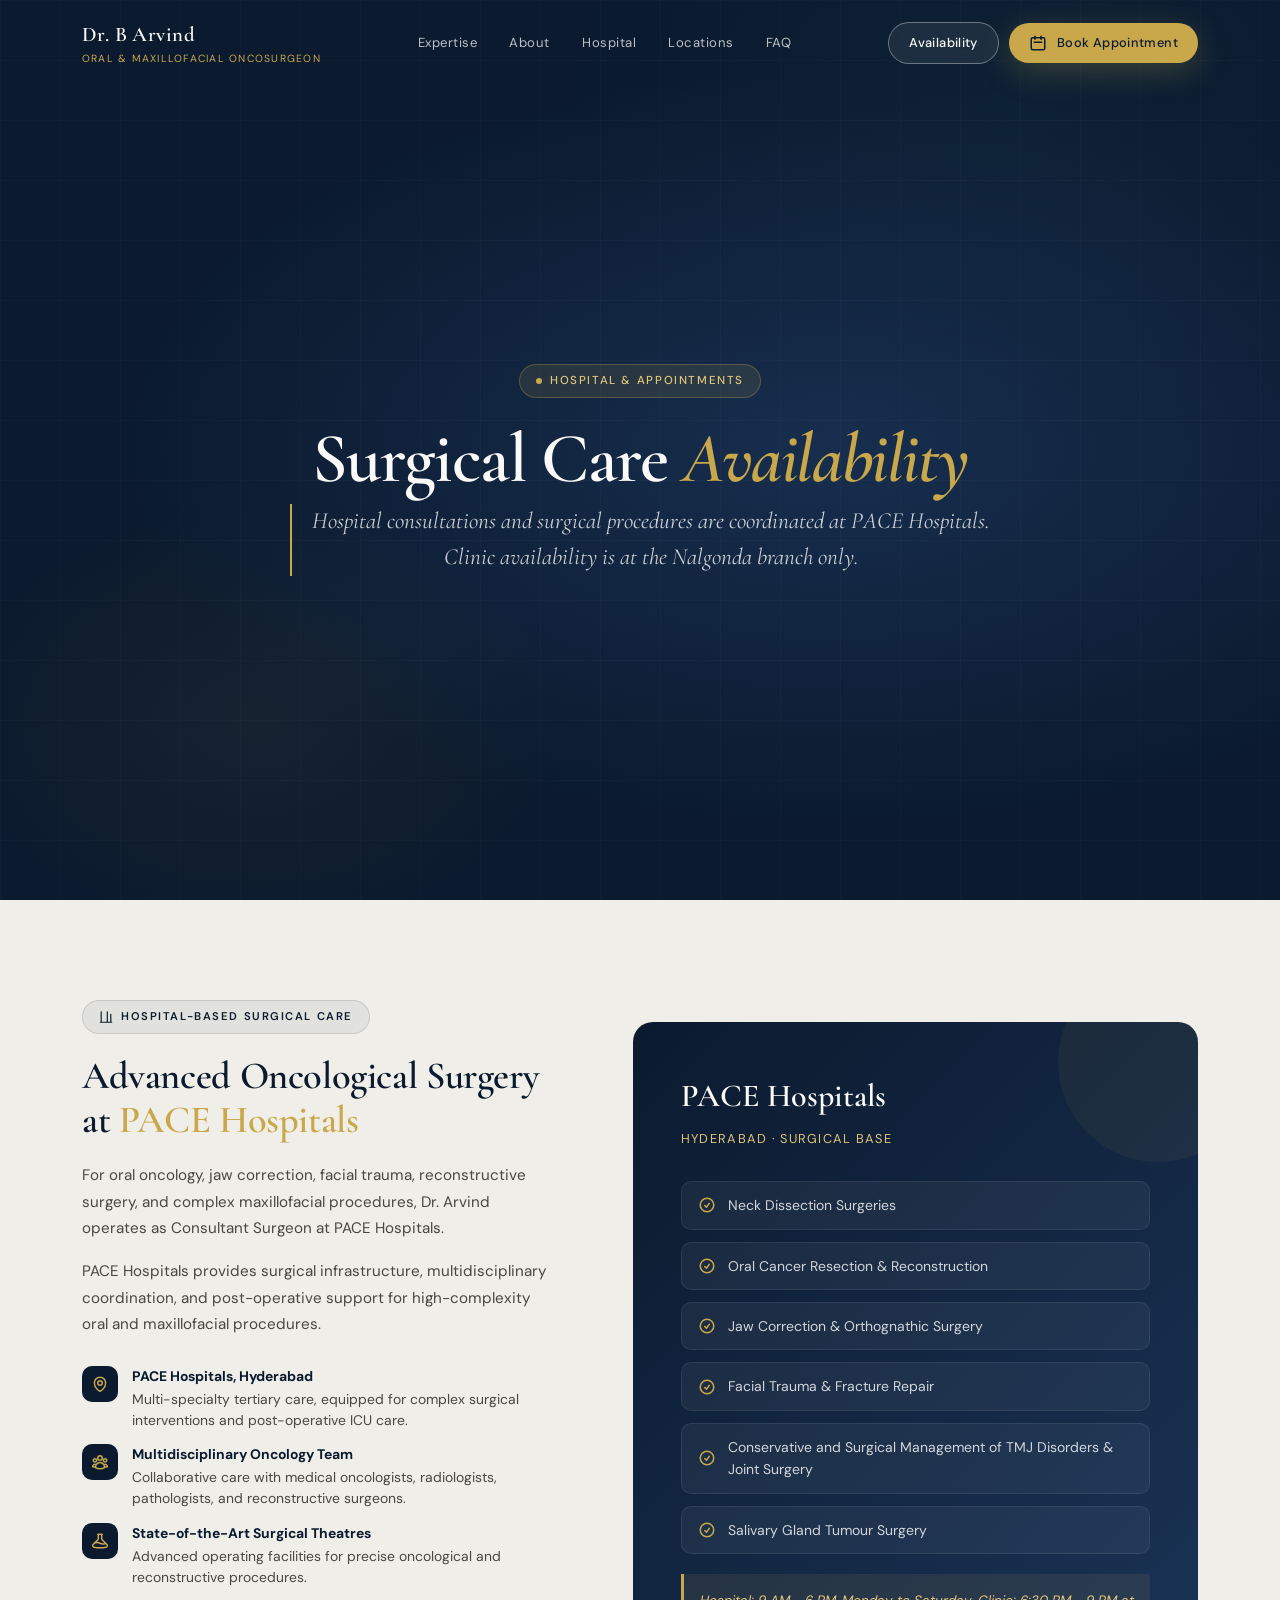
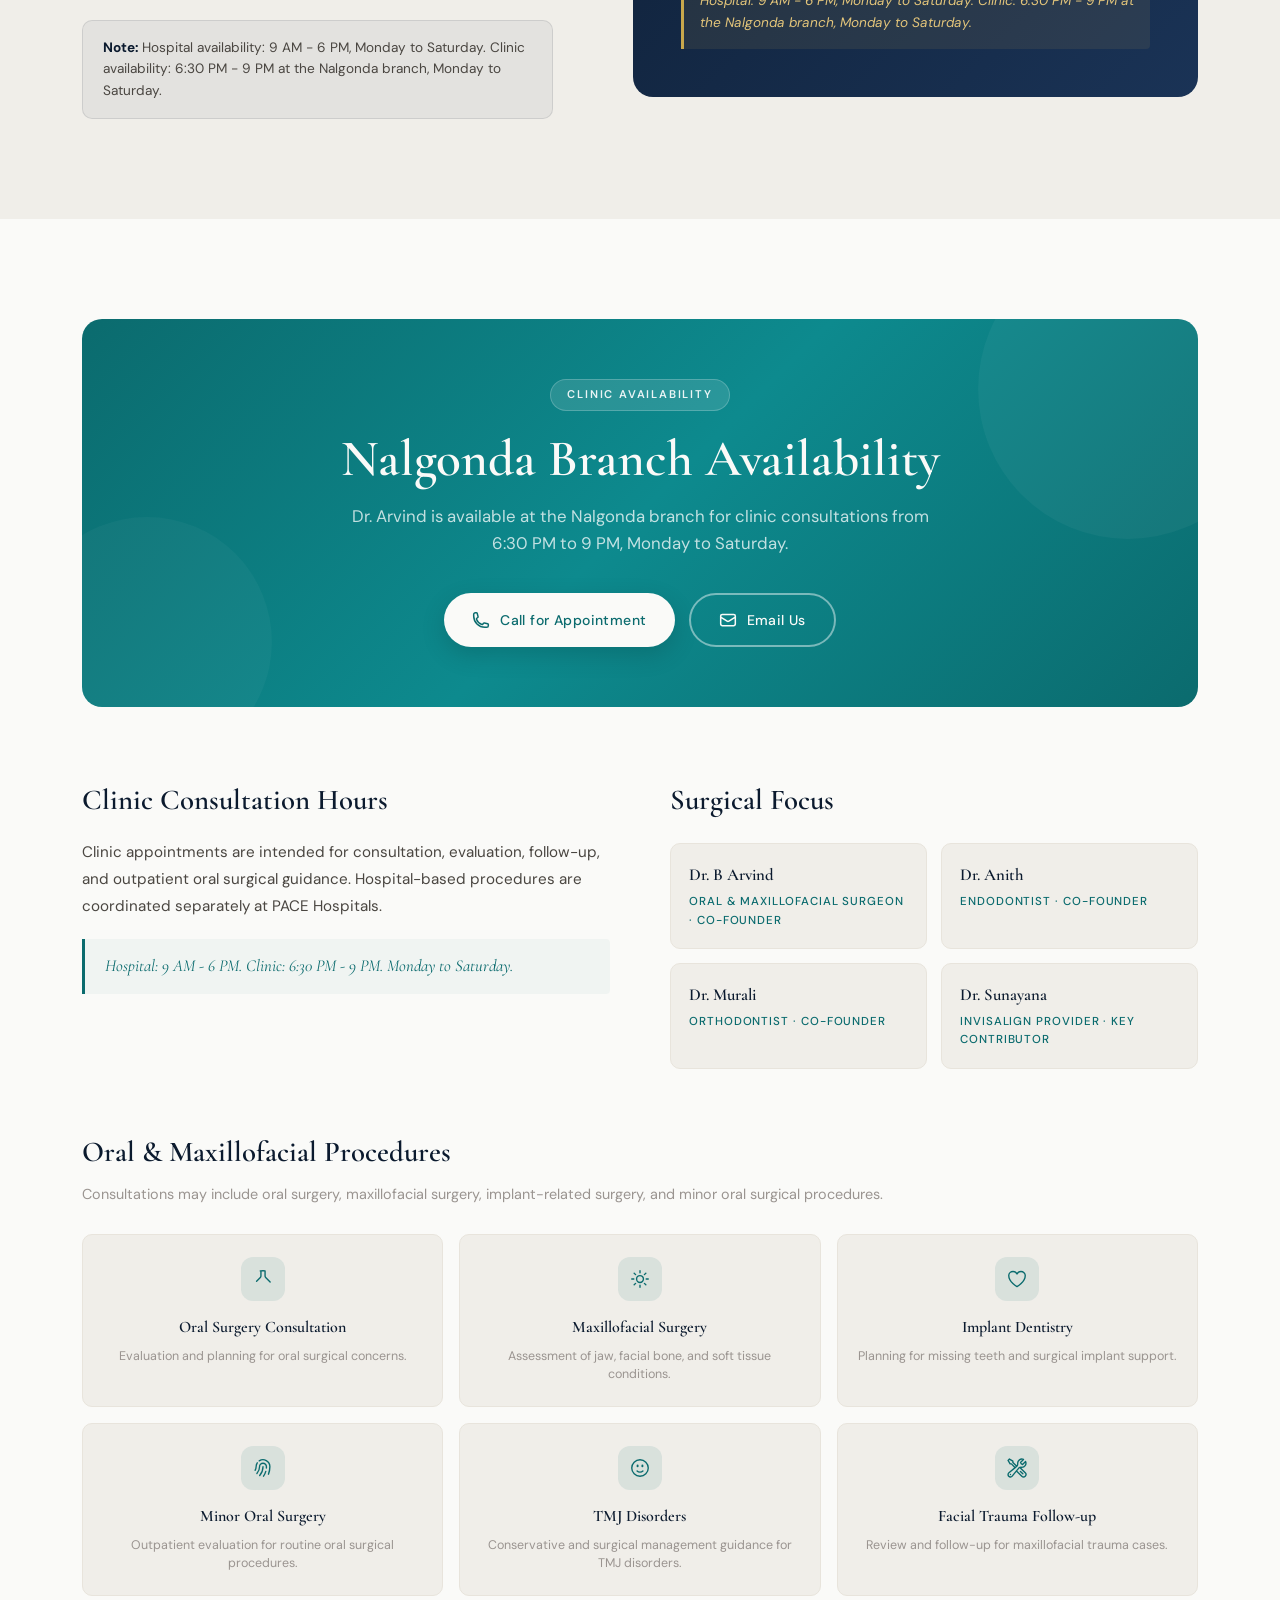
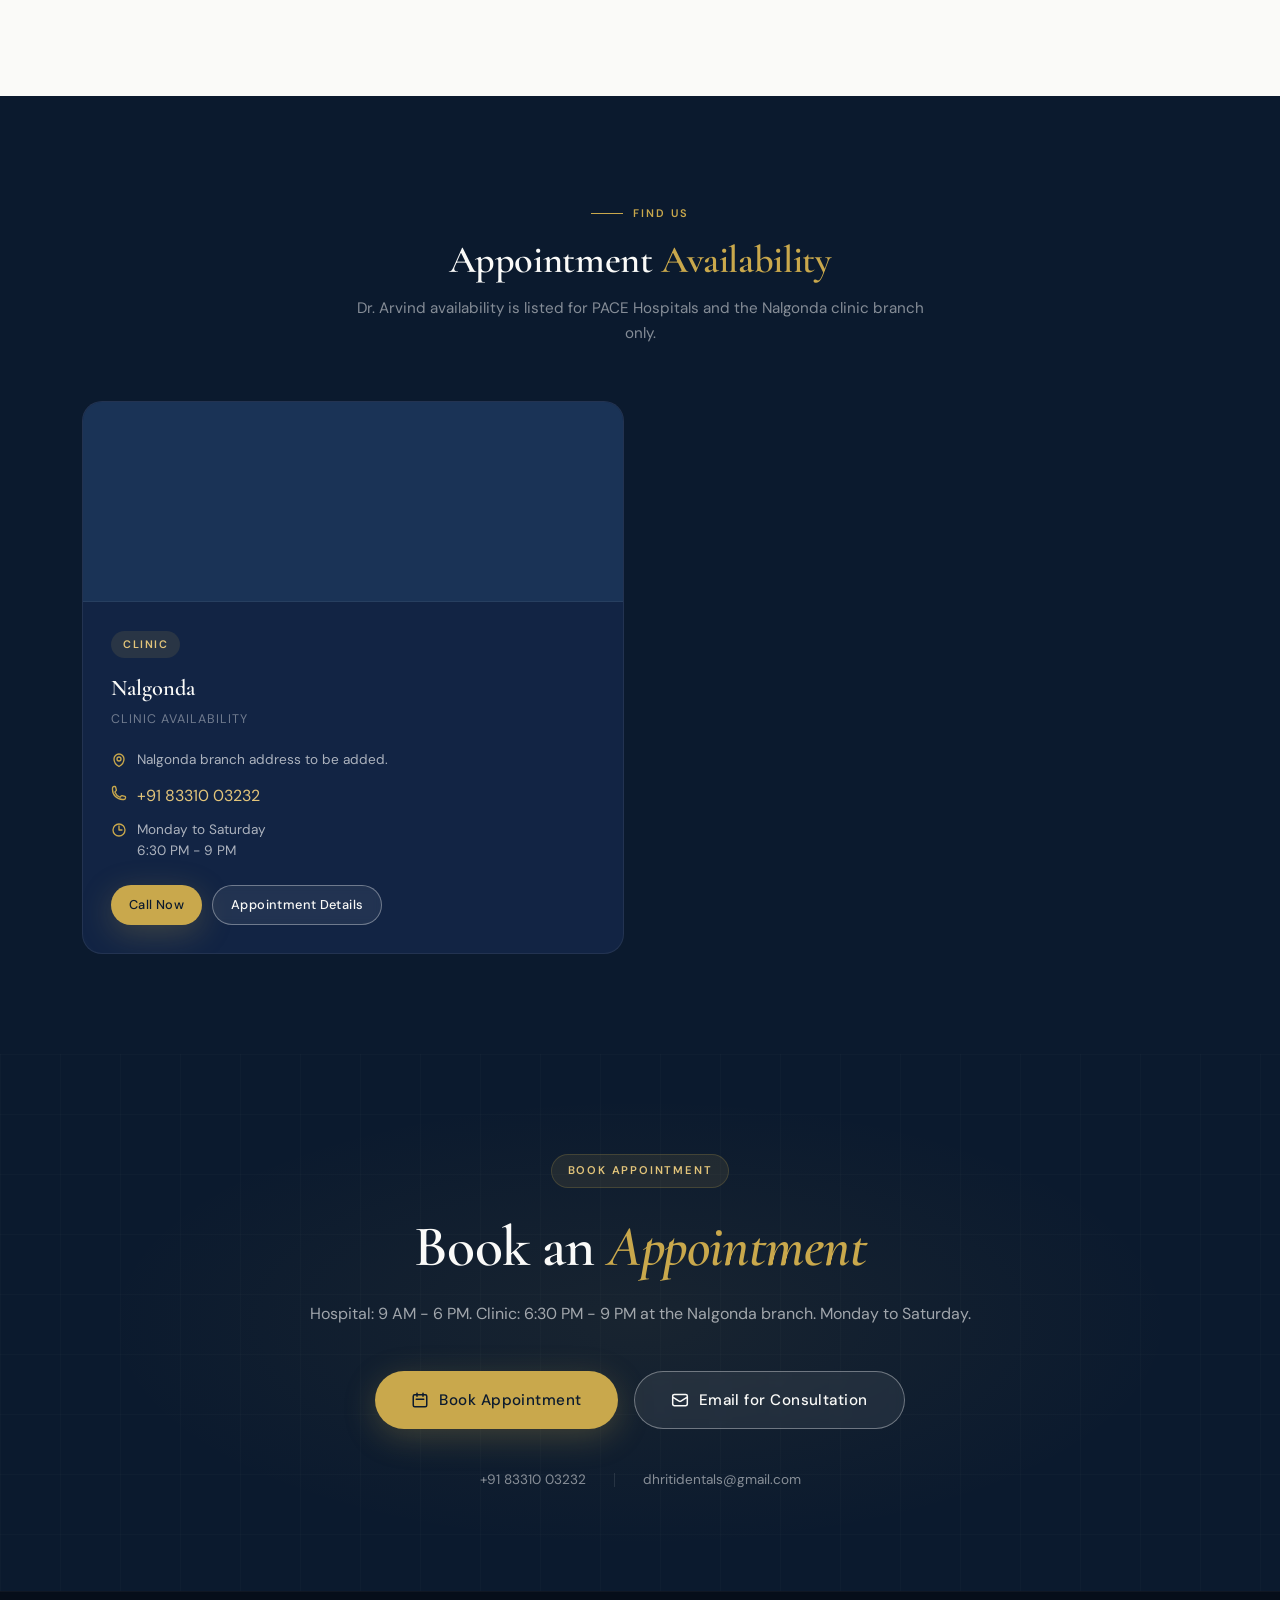
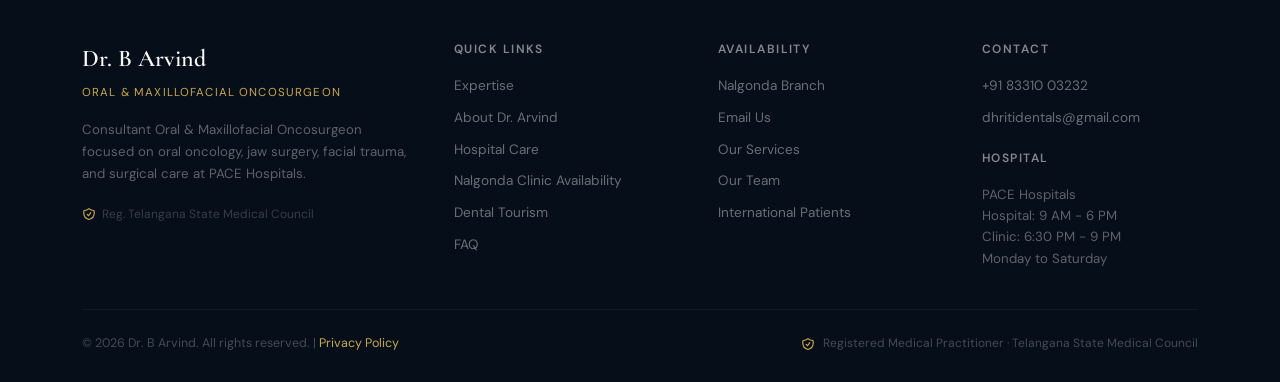
==== hospital.html @ dea644c8 "quite a few aesthetic changes, as well as webpages seperated, content changed and social media conne" ====
<!DOCTYPE html>
<html lang="en">

<head>
  <meta charset="UTF-8" />
  <meta name="viewport" content="width=device-width, initial-scale=1.0" />
  <meta name="description"
    content="Hospital and clinic availability for Dr. B Arvind, Consultant Oral and Maxillofacial Oncosurgeon." />
  <meta name="keywords"
    content="oral surgeon hyderabad, maxillofacial surgeon hyderabad, oral cancer surgery, jaw surgery, facial trauma, PACE hospitals" />
  <meta property="og:title" content="Dr. B Arvind | Oral & Maxillofacial Oncosurgeon, Hyderabad" />
  <meta property="og:description"
    content="Hospital and clinic availability for Dr. B Arvind, Consultant Oral and Maxillofacial Oncosurgeon." />
  <title>Hospital & Appointment Availability | Dr. B Arvind</title>
  <link rel="stylesheet" href="./assets/css/style.css" />
  <link rel="preconnect" href="https://fonts.googleapis.com" />
  <link rel="preconnect" href="https://fonts.gstatic.com" crossorigin />
</head>

<body>

<!-- ============================================================
     NAVIGATION
============================================================ -->
  <nav id="navbar">
    <div class="container">
      <div class="nav-inner">
        <a href="index.html" class="nav-brand">
          <span class="nav-brand-name">Dr. B Arvind</span>
          <span class="nav-brand-title">Oral & Maxillofacial Oncosurgeon</span>
        </a>

        <div class="nav-links">
          <a href="index.html#expertise">Expertise</a>
          <a href="about.html">About</a>
          <a href="hospital.html">Hospital</a>
          <a href="hospital.html">Locations</a>
          <a href="faqs.html">FAQ</a>
        </div>

        <div class="nav-cta">
          <a href="hospital.html" class="btn btn--outline-white btn--sm">Availability</a>
          <a href="hospital.html" class="btn btn--primary btn--sm">
            <svg xmlns="http://www.w3.org/2000/svg" fill="none" viewBox="0 0 24 24" stroke-width="2"
              stroke="currentColor">
              <path stroke-linecap="round" stroke-linejoin="round"
                d="M8 7V3m8 4V3m-9 8h10M5 21h14a2 2 0 002-2V7a2 2 0 00-2-2H5a2 2 0 00-2 2v12a2 2 0 002 2z" />
            </svg>
            Book Appointment
          </a>
        </div>

        <button class="hamburger" id="hamburger" aria-label="Open menu">
          <span></span><span></span><span></span>
        </button>
      </div>
    </div>
  </nav>

  <!-- Mobile Menu -->
  <div class="mobile-menu-overlay" id="mobileOverlay"></div>
  <div class="mobile-menu" id="mobileMenu">
    <button class="mobile-menu-close" id="mobileClose" aria-label="Close menu">
      <svg xmlns="http://www.w3.org/2000/svg" width="24" height="24" fill="none" viewBox="0 0 24 24" stroke-width="2"
        stroke="currentColor">
        <path stroke-linecap="round" stroke-linejoin="round" d="M6 18L18 6M6 6l12 12" />
      </svg>
    </button>
    <div class="mobile-nav-links">
      <a href="index.html#expertise">Expertise</a>
      <a href="about.html">About</a>
      <a href="hospital.html">Hospital</a>
      <a href="hospital.html">Availability</a>
      <a href="hospital.html">Locations</a>
      <a href="hospital.html">Dental Tourism</a>
      <a href="faqs.html">FAQ</a>
    </div>
    <div class="mobile-cta">
      <a href="hospital.html" class="btn btn--outline-gold">View Availability</a>
      <a href="hospital.html" class="btn btn--primary">Book Appointment</a>
    </div>
  </div>

  <section id="hero">
    <div class="hero-bg-pattern"></div>
    <div class="hero-grid-overlay"></div>
    <div class="container">
      <div class="cta-content fade-up" style="text-align:center; padding-top: 40px;">
        <div class="hero-badge" style="margin: 0 auto 24px; width: fit-content;">
          <span class="hero-badge-dot"></span>
          Hospital & Appointments
        </div>
        <h1 class="hero-name">Surgical Care <span>Availability</span></h1>
        <p class="hero-headline" style="margin-left:auto; margin-right:auto;">Hospital consultations and surgical procedures are coordinated at PACE Hospitals. Clinic availability is at the Nalgonda branch only.</p>
      </div>
    </div>
  </section>

<section id="hospital">
    <div class="container">
      <div class="hospital-layout">

        <div class="hospital-content fade-up">
          <div class="hospital-badge">
            <svg xmlns="http://www.w3.org/2000/svg" fill="none" viewBox="0 0 24 24" stroke-width="2"
              stroke="currentColor" style="width:14px;height:14px;">
              <path stroke-linecap="round" stroke-linejoin="round" d="M2.25 21h19.5m-18-18v18m10.5-18v18m6-13.5V21" />
            </svg>
            Hospital-Based Surgical Care
          </div>
          <h2 class="section-title section-title--lg" style="color: var(--navy); margin-bottom: 20px;">Advanced
            Oncological Surgery<br />at <span style="color: var(--gold);">PACE Hospitals</span></h2>
          <p>For oral oncology, jaw correction, facial trauma, reconstructive surgery, and complex maxillofacial procedures, Dr. Arvind operates as Consultant Surgeon at PACE Hospitals.</p>
          <p>PACE Hospitals provides surgical infrastructure, multidisciplinary coordination, and post-operative support for high-complexity oral and maxillofacial procedures.</p>

          <div class="hospital-features">
            <div class="hospital-feature">
              <div class="hospital-feature-icon">
                <svg xmlns="http://www.w3.org/2000/svg" fill="none" viewBox="0 0 24 24" stroke-width="2"
                  stroke="currentColor">
                  <path stroke-linecap="round" stroke-linejoin="round" d="M15 10.5a3 3 0 11-6 0 3 3 0 016 0z" />
                  <path stroke-linecap="round" stroke-linejoin="round"
                    d="M19.5 10.5c0 7.142-7.5 11.25-7.5 11.25S4.5 17.642 4.5 10.5a7.5 7.5 0 1115 0z" />
                </svg>
              </div>
              <div class="hospital-feature-text">
                <strong>PACE Hospitals, Hyderabad</strong>
                Multi-specialty tertiary care, equipped for complex surgical interventions and post-operative ICU care.
              </div>
            </div>
            <div class="hospital-feature">
              <div class="hospital-feature-icon">
                <svg xmlns="http://www.w3.org/2000/svg" fill="none" viewBox="0 0 24 24" stroke-width="2"
                  stroke="currentColor">
                  <path stroke-linecap="round" stroke-linejoin="round"
                    d="M18 18.72a9.094 9.094 0 003.741-.479 3 3 0 00-4.682-2.72m.94 3.198l.001.031c0 .225-.012.447-.037.666A11.944 11.944 0 0112 21c-2.17 0-4.207-.576-5.963-1.584A6.062 6.062 0 016 18.719m12 0a5.971 5.971 0 00-.941-3.197m0 0A5.995 5.995 0 0012 12.75a5.995 5.995 0 00-5.058 2.772m0 0a3 3 0 00-4.681 2.72 8.986 8.986 0 003.74.477m.94-3.197a5.971 5.971 0 00-.94 3.197M15 6.75a3 3 0 11-6 0 3 3 0 016 0zm6 3a2.25 2.25 0 11-4.5 0 2.25 2.25 0 014.5 0zm-13.5 0a2.25 2.25 0 11-4.5 0 2.25 2.25 0 014.5 0z" />
                </svg>
              </div>
              <div class="hospital-feature-text">
                <strong>Multidisciplinary Oncology Team</strong>
                Collaborative care with medical oncologists, radiologists, pathologists, and reconstructive surgeons.
              </div>
            </div>
            <div class="hospital-feature">
              <div class="hospital-feature-icon">
                <svg xmlns="http://www.w3.org/2000/svg" fill="none" viewBox="0 0 24 24" stroke-width="2"
                  stroke="currentColor">
                  <path stroke-linecap="round" stroke-linejoin="round"
                    d="M9.75 3.104v5.714a2.25 2.25 0 01-.659 1.591L5 14.5M9.75 3.104c-.251.023-.501.05-.75.082m.75-.082a24.301 24.301 0 014.5 0m0 0v5.714c0 .597.237 1.17.659 1.591L19.8 15.3M14.25 3.104c.251.023.501.05.75.082M19.8 15.3l-1.57.393A9.065 9.065 0 0112 15a9.065 9.065 0 00-6.23-.693L5 14.5m14.8.8l1.402 1.402c1.232 1.232.65 3.318-1.067 3.611A48.309 48.309 0 0112 21c-2.773 0-5.491-.235-8.135-.687-1.718-.293-2.3-2.379-1.067-3.61L5 14.5" />
                </svg>
              </div>
              <div class="hospital-feature-text">
                <strong>State-of-the-Art Surgical Theatres</strong>
                Advanced operating facilities for precise oncological and reconstructive procedures.
              </div>
            </div>
          </div>

          <div
            style="background: rgba(11,26,46,0.05); border: 1px solid rgba(11,26,46,0.1); border-radius: var(--radius-md); padding: 16px 20px; font-size: 0.85rem; color: var(--grey-dark); line-height: 1.6;">
            <strong style="color: var(--navy);">Note:</strong> Hospital availability: 9 AM - 6 PM, Monday to Saturday. Clinic availability: 6:30 PM - 9 PM at the Nalgonda branch, Monday to Saturday.
          </div>
        </div>

        <div class="hospital-visual fade-up fade-up-delay-1">
          <div class="hospital-visual-title">PACE Hospitals</div>
          <div class="hospital-visual-sub">Hyderabad · Surgical Base</div>

          <div class="hospital-procedures">
            <div class="hospital-procedure-item">
              <svg xmlns="http://www.w3.org/2000/svg" fill="none" viewBox="0 0 24 24" stroke-width="2"
                stroke="currentColor">
                <path stroke-linecap="round" stroke-linejoin="round"
                  d="M9 12.75L11.25 15 15 9.75M21 12a9 9 0 11-18 0 9 9 0 0118 0z" />
              </svg>
              <span>Neck Dissection Surgeries</span>
            </div>
            <div class="hospital-procedure-item">
              <svg xmlns="http://www.w3.org/2000/svg" fill="none" viewBox="0 0 24 24" stroke-width="2"
                stroke="currentColor">
                <path stroke-linecap="round" stroke-linejoin="round"
                  d="M9 12.75L11.25 15 15 9.75M21 12a9 9 0 11-18 0 9 9 0 0118 0z" />
              </svg>
              <span>Oral Cancer Resection &amp; Reconstruction</span>
            </div>
            <div class="hospital-procedure-item">
              <svg xmlns="http://www.w3.org/2000/svg" fill="none" viewBox="0 0 24 24" stroke-width="2"
                stroke="currentColor">
                <path stroke-linecap="round" stroke-linejoin="round"
                  d="M9 12.75L11.25 15 15 9.75M21 12a9 9 0 11-18 0 9 9 0 0118 0z" />
              </svg>
              <span>Jaw Correction &amp; Orthognathic Surgery</span>
            </div>
            <div class="hospital-procedure-item">
              <svg xmlns="http://www.w3.org/2000/svg" fill="none" viewBox="0 0 24 24" stroke-width="2"
                stroke="currentColor">
                <path stroke-linecap="round" stroke-linejoin="round"
                  d="M9 12.75L11.25 15 15 9.75M21 12a9 9 0 11-18 0 9 9 0 0118 0z" />
              </svg>
              <span>Facial Trauma &amp; Fracture Repair</span>
            </div>
            <div class="hospital-procedure-item">
              <svg xmlns="http://www.w3.org/2000/svg" fill="none" viewBox="0 0 24 24" stroke-width="2"
                stroke="currentColor">
                <path stroke-linecap="round" stroke-linejoin="round"
                  d="M9 12.75L11.25 15 15 9.75M21 12a9 9 0 11-18 0 9 9 0 0118 0z" />
              </svg>
              <span>Conservative and Surgical Management of TMJ Disorders &amp; Joint Surgery</span>
            </div>
            <div class="hospital-procedure-item">
              <svg xmlns="http://www.w3.org/2000/svg" fill="none" viewBox="0 0 24 24" stroke-width="2"
                stroke="currentColor">
                <path stroke-linecap="round" stroke-linejoin="round"
                  d="M9 12.75L11.25 15 15 9.75M21 12a9 9 0 11-18 0 9 9 0 0118 0z" />
              </svg>
              <span>Salivary Gland Tumour Surgery</span>
            </div>
          </div>

          <div class="hospital-note">
            Hospital: 9 AM - 6 PM, Monday to Saturday. Clinic: 6:30 PM - 9 PM at the Nalgonda branch, Monday to Saturday.
          </div>
        </div>
      </div>
    </div>
  </section>

<section id="clinic">
    <div class="container">

      <!-- Banner -->
      <div class="clinic-hero-banner fade-up">
        <div class="clinic-banner-eyebrow">Clinic Availability</div>
        <h2 class="clinic-banner-title">Nalgonda Branch Availability</h2>
        <p class="clinic-banner-subtitle">Dr. Arvind is available at the Nalgonda branch for clinic consultations from 6:30 PM to 9 PM, Monday to Saturday.</p>
        <div class="clinic-banner-cta">
          <a href="tel:+918331003232" class="btn btn--white">
            <svg xmlns="http://www.w3.org/2000/svg" fill="none" viewBox="0 0 24 24" stroke-width="2"
              stroke="currentColor">
              <path stroke-linecap="round" stroke-linejoin="round"
                d="M2.25 6.75c0 8.284 6.716 15 15 15h2.25a2.25 2.25 0 002.25-2.25v-1.372c0-.516-.351-.966-.852-1.091l-4.423-1.106c-.44-.11-.902.055-1.173.417l-.97 1.293c-.282.376-.769.542-1.21.38a12.035 12.035 0 01-7.143-7.143c-.162-.441.004-.928.38-1.21l1.293-.97c.363-.271.527-.734.417-1.173L6.963 3.102a1.125 1.125 0 00-1.091-.852H4.5A2.25 2.25 0 002.25 4.5v2.25z" />
            </svg>
            Call for Appointment
          </a>
          <a href="mailto:dhritidentals@gmail.com" class="btn btn--outline-white-teal">
            <svg xmlns="http://www.w3.org/2000/svg" fill="none" viewBox="0 0 24 24" stroke-width="2"
              stroke="currentColor">
              <path stroke-linecap="round" stroke-linejoin="round"
                d="M21.75 6.75v10.5a2.25 2.25 0 01-2.25 2.25h-15a2.25 2.25 0 01-2.25-2.25V6.75m19.5 0A2.25 2.25 0 0019.5 4.5h-15a2.25 2.25 0 00-2.25 2.25m19.5 0v.243a2.25 2.25 0 01-1.07 1.916l-7.5 4.615a2.25 2.25 0 01-2.36 0L3.32 8.91a2.25 2.25 0 01-1.07-1.916V6.75" />
            </svg>
            Email Us
          </a>
        </div>
      </div>

      <!-- Story + Team -->
      <div class="clinic-two-col">
        <div class="clinic-story fade-up">
          <h3>Clinic Consultation Hours</h3>
          <p>Clinic appointments are intended for consultation, evaluation, follow-up, and outpatient oral surgical guidance. Hospital-based procedures are coordinated separately at PACE Hospitals.</p>
          <div class="clinic-story-quote">
            Hospital: 9 AM - 6 PM. Clinic: 6:30 PM - 9 PM. Monday to Saturday.
          </div>
        </div>

        <div class="clinic-team fade-up fade-up-delay-1">
          <h3>Surgical Focus</h3>
          <div class="team-grid">
            <div class="team-card">
              <div class="team-card-name">Dr. B Arvind</div>
              <div class="team-card-role">Oral &amp; Maxillofacial Surgeon · Co-Founder</div>
            </div>
            <div class="team-card">
              <div class="team-card-name">Dr. Anith</div>
              <div class="team-card-role">Endodontist · Co-Founder</div>
            </div>
            <div class="team-card">
              <div class="team-card-name">Dr. Murali</div>
              <div class="team-card-role">Orthodontist · Co-Founder</div>
            </div>
            <div class="team-card">
              <div class="team-card-name">Dr. Sunayana</div>
              <div class="team-card-role">Invisalign Provider · Key Contributor</div>
            </div>
          </div>
        </div>
      </div>

      <!-- Services -->
      <div class="clinic-services-section fade-up">
        <h3>Oral & Maxillofacial Procedures</h3>
        <p>Consultations may include oral surgery, maxillofacial surgery, implant-related surgery, and minor oral surgical procedures.</p>
        <div class="services-grid">
          <div class="service-card">
            <div class="service-icon">
              <svg xmlns="http://www.w3.org/2000/svg" fill="none" viewBox="0 0 24 24" stroke-width="1.5"
                stroke="currentColor">
                <path stroke-linecap="round" stroke-linejoin="round"
                  d="M9.75 3.104v5.714a2.25 2.25 0 01-.659 1.591L5 14.5M9.75 3.104c-.251.023-.501.05-.75.082m.75-.082a24.301 24.301 0 014.5 0m0 0v5.714c0 .597.237 1.17.659 1.591L19.8 15.3" />
              </svg>
            </div>
            <div class="service-card-title">Oral Surgery Consultation</div>
            <div class="service-card-desc">Evaluation and planning for oral surgical concerns.</div>
          </div>
          <div class="service-card">
            <div class="service-icon">
              <svg xmlns="http://www.w3.org/2000/svg" fill="none" viewBox="0 0 24 24" stroke-width="1.5"
                stroke="currentColor">
                <path stroke-linecap="round" stroke-linejoin="round"
                  d="M12 3v2.25m6.364.386l-1.591 1.591M21 12h-2.25m-.386 6.364l-1.591-1.591M12 18.75V21m-4.773-4.227l-1.591 1.591M5.25 12H3m4.227-4.773L5.636 5.636M15.75 12a3.75 3.75 0 11-7.5 0 3.75 3.75 0 017.5 0z" />
              </svg>
            </div>
            <div class="service-card-title">Maxillofacial Surgery</div>
            <div class="service-card-desc">Assessment of jaw, facial bone, and soft tissue conditions.</div>
          </div>
          <div class="service-card">
            <div class="service-icon">
              <svg xmlns="http://www.w3.org/2000/svg" fill="none" viewBox="0 0 24 24" stroke-width="1.5"
                stroke="currentColor">
                <path stroke-linecap="round" stroke-linejoin="round"
                  d="M21 8.25c0-2.485-2.099-4.5-4.688-4.5-1.935 0-3.597 1.126-4.312 2.733-.715-1.607-2.377-2.733-4.313-2.733C5.1 3.75 3 5.765 3 8.25c0 7.22 9 12 9 12s9-4.78 9-12z" />
              </svg>
            </div>
            <div class="service-card-title">Implant Dentistry</div>
            <div class="service-card-desc">Planning for missing teeth and surgical implant support.</div>
          </div>
          <div class="service-card">
            <div class="service-icon">
              <svg xmlns="http://www.w3.org/2000/svg" fill="none" viewBox="0 0 24 24" stroke-width="1.5"
                stroke="currentColor">
                <path stroke-linecap="round" stroke-linejoin="round"
                  d="M7.864 4.243A7.5 7.5 0 0119.5 10.5c0 2.92-.556 5.709-1.568 8.268M5.742 6.364A7.465 7.465 0 004.5 10.5a7.464 7.464 0 01-1.15 3.993m1.989 3.559A11.209 11.209 0 008.25 10.5a3.75 3.75 0 117.5 0c0 .527-.021 1.049-.064 1.565M12 10.5a14.94 14.94 0 01-3.6 9.75m6.633-4.596a18.666 18.666 0 01-2.485 5.33" />
              </svg>
            </div>
            <div class="service-card-title">Minor Oral Surgery</div>
            <div class="service-card-desc">Outpatient evaluation for routine oral surgical procedures.
            </div>
          </div>
          <div class="service-card">
            <div class="service-icon">
              <svg xmlns="http://www.w3.org/2000/svg" fill="none" viewBox="0 0 24 24" stroke-width="1.5"
                stroke="currentColor">
                <path stroke-linecap="round" stroke-linejoin="round"
                  d="M15.182 15.182a4.5 4.5 0 01-6.364 0M21 12a9 9 0 11-18 0 9 9 0 0118 0zM9.75 9.75c0 .414-.168.75-.375.75S9 10.164 9 9.75 9.168 9 9.375 9s.375.336.375.75zm-.375 0h.008v.015h-.008V9.75zm5.625 0c0 .414-.168.75-.375.75s-.375-.336-.375-.75.168-.75.375-.75.375.336.375.75zm-.375 0h.008v.015h-.008V9.75z" />
              </svg>
            </div>
            <div class="service-card-title">TMJ Disorders</div>
            <div class="service-card-desc">Conservative and surgical management guidance for TMJ disorders.
            </div>
          </div>
          <div class="service-card">
            <div class="service-icon">
              <svg xmlns="http://www.w3.org/2000/svg" fill="none" viewBox="0 0 24 24" stroke-width="1.5"
                stroke="currentColor">
                <path stroke-linecap="round" stroke-linejoin="round"
                  d="M11.42 15.17L17.25 21A2.652 2.652 0 0021 17.25l-5.877-5.877M11.42 15.17l2.496-3.03c.317-.384.74-.626 1.208-.766M11.42 15.17l-4.655 5.653a2.548 2.548 0 11-3.586-3.586l6.837-5.63m5.108-.233c.55-.164 1.163-.188 1.743-.14a4.5 4.5 0 004.486-6.336l-3.276 3.277a3.004 3.004 0 01-2.25-2.25l3.276-3.276a4.5 4.5 0 00-6.336 4.486c.091 1.076-.071 2.264-.904 2.95l-.102.085m-1.745 1.437L5.909 7.5H4.5L2.25 3.75l1.5-1.5L7.5 4.5v1.409l4.26 4.26m-1.745 1.437l1.745-1.437m6.615 8.206L15.75 15.75M4.867 19.125h.008v.008h-.008v-.008z" />
              </svg>
            </div>
            <div class="service-card-title">Facial Trauma Follow-up</div>
            <div class="service-card-desc">Review and follow-up for maxillofacial trauma cases.</div>
          </div>
        </div>
      </div>

    </div>
  </section>

<section id="locations">
    <div class="container">
      <div style="text-align: center; max-width: 600px; margin: 0 auto;" class="fade-up">
        <span class="section-label" style="color: var(--gold);">Find Us</span>
        <h2 class="section-title section-title--lg" style="color: var(--white); margin-bottom: 14px;">Appointment <span style="color: var(--gold);">Availability</span></h2>
        <p style="color: rgba(255,255,255,0.5); font-size: 0.95rem;">Dr. Arvind availability is listed for PACE Hospitals and the Nalgonda clinic branch only.</p>
      </div>

      <div class="locations-grid">

        <!-- Clinic: Nalgonda -->
        <div class="location-card fade-up">

          <div class="location-map-placeholder">
            <iframe src="https://www.google.com/maps/embed?pb=!1m18!1m12!1m3!1d4023.7407957602427!2d78.30590347540505!3d17.47379498342823!2m3!1f0!2f0!3f0!3m2!1i1024!2i768!4f13.1!3m3!1m2!1s0x3bcb93454fa319c7%3A0x3f89b5781693c697!2sDhriti%20Dental!5e1!3m2!1sen!2sin!4v1778678944343!5m2!1sen!2sin" style="border:0; width:100%; height:100%;" allowfullscreen="" loading="lazy" referrerpolicy="no-referrer-when-downgrade"></iframe>
          </div>

          <div class="location-info">
            <span class="location-branch">Clinic</span>
            <h3 class="location-name">Nalgonda</h3>
            <p class="location-clinic">Clinic Availability</p>

            <div class="location-detail">
              <svg xmlns="http://www.w3.org/2000/svg" fill="none" viewBox="0 0 24 24" stroke-width="2"
                stroke="currentColor">
                <path stroke-linecap="round" stroke-linejoin="round"
                  d="M15 10.5a3 3 0 11-6 0 3 3 0 016 0zM19.5 10.5c0 7.142-7.5 11.25-7.5 11.25S4.5 17.642 4.5 10.5a7.5 7.5 0 1115 0z" />
              </svg>
              <span>
                Nalgonda branch address to be added.
              </span>
            </div>

            <div class="location-detail">
              <svg xmlns="http://www.w3.org/2000/svg" fill="none" viewBox="0 0 24 24" stroke-width="2"
                stroke="currentColor">
                <path stroke-linecap="round" stroke-linejoin="round"
                  d="M2.25 6.75c0 8.284 6.716 15 15 15h2.25a2.25 2.25 0 002.25-2.25v-1.372c0-.516-.351-.966-.852-1.091l-4.423-1.106c-.44-.11-.902.055-1.173.417l-.97 1.293c-.282.376-.769.542-1.21.38a12.035 12.035 0 01-7.143-7.143c-.162-.441.004-.928.38-1.21l1.293-.97c.363-.271.527-.734.417-1.173L6.963 3.102a1.125 1.125 0 00-1.091-.852H4.5A2.25 2.25 0 002.25 4.5v2.25z" />
              </svg>
              <a href="tel:+918331003232">+91 83310 03232</a>
            </div>

            <div class="location-detail">
              <svg xmlns="http://www.w3.org/2000/svg" fill="none" viewBox="0 0 24 24" stroke-width="2"
                stroke="currentColor">
                <path stroke-linecap="round" stroke-linejoin="round"
                  d="M12 6v6h4.5m4.5 0a9 9 0 11-18 0 9 9 0 0118 0z" />
              </svg>
              <span>
                Monday to Saturday<br />6:30 PM - 9 PM
              </span>
            </div>

            <div class="location-cta">
              <a href="tel:+918331003232" class="btn btn--primary btn--sm">Call Now</a>
              <a href="hospital.html"
                class="btn btn--outline-white btn--sm">
                Appointment Details
              </a>
            </div>
          </div>

        </div>

      </div>
    </div>
  </section>

  <section id="final-cta">
    <div class="container">
      <div class="cta-content fade-up">
        <div class="cta-eyebrow">Book Appointment</div>
        <h2 class="cta-title">Book an <em>Appointment</em></h2>
        <p class="cta-subtitle">Hospital: 9 AM - 6 PM. Clinic: 6:30 PM - 9 PM at the Nalgonda branch. Monday to Saturday.</p>
        <div class="cta-buttons">
          <a href="hospital.html" class="btn btn--primary" style="padding: 16px 36px; font-size: 0.95rem;"><svg xmlns="http://www.w3.org/2000/svg" fill="none" viewBox="0 0 24 24" stroke-width="2" stroke="currentColor"><path stroke-linecap="round" stroke-linejoin="round" d="M8 7V3m8 4V3m-9 8h10M5 21h14a2 2 0 002-2V7a2 2 0 00-2-2H5a2 2 0 00-2 2v12a2 2 0 002 2z" /></svg> Book Appointment</a>
          <a href="mailto:dhritidentals@gmail.com" class="btn btn--outline-white" style="padding: 16px 36px; font-size: 0.95rem;"><svg xmlns="http://www.w3.org/2000/svg" fill="none" viewBox="0 0 24 24" stroke-width="2" stroke="currentColor"><path stroke-linecap="round" stroke-linejoin="round" d="M21.75 6.75v10.5a2.25 2.25 0 01-2.25 2.25h-15a2.25 2.25 0 01-2.25-2.25V6.75m19.5 0A2.25 2.25 0 0019.5 4.5h-15a2.25 2.25 0 00-2.25 2.25m19.5 0v.243a2.25 2.25 0 01-1.07 1.916l-7.5 4.615a2.25 2.25 0 01-2.36 0L3.32 8.91a2.25 2.25 0 01-1.07-1.916V6.75" /></svg> Email for Consultation</a>
        </div>
        <div class="cta-contact-row">
          <a href="tel:+918331003232" class="cta-contact-item">+91 83310 03232</a>
          <span style="width:1px;height:14px;background:rgba(255,255,255,0.1);"></span>
          <a href="mailto:dhritidentals@gmail.com" class="cta-contact-item">dhritidentals@gmail.com</a>
        </div>
      </div>
    </div>
  </section>

  <!-- ============================================================
     FOOTER
============================================================ -->
  <footer>
    <div class="container">
      <div class="footer-grid">
        <div>
          <div class="footer-brand-name">Dr. B Arvind</div>
          <div class="footer-brand-title">Oral & Maxillofacial Oncosurgeon</div>
          <p class="footer-brand-desc">Consultant Oral & Maxillofacial Oncosurgeon focused on oral oncology, jaw surgery, facial trauma, and surgical care at PACE Hospitals.</p>
          <div style="font-size: 0.75rem; color: rgba(255,255,255,0.2); display:flex; align-items:center; gap:6px;">
            <svg xmlns="http://www.w3.org/2000/svg" fill="none" viewBox="0 0 24 24" stroke-width="2"
              stroke="currentColor" style="width:14px;height:14px;color:var(--gold);flex-shrink:0;">
              <path stroke-linecap="round" stroke-linejoin="round"
                d="M9 12.75L11.25 15 15 9.75m-3-7.036A11.959 11.959 0 013.598 6 11.99 11.99 0 003 9.749c0 5.592 3.824 10.29 9 11.623 5.176-1.332 9-6.03 9-11.622 0-1.31-.21-2.571-.598-3.751h-.152c-3.196 0-6.1-1.248-8.25-3.285z" />
            </svg>
            Reg. Telangana State Medical Council
          </div>
        </div>

        <div>
          <div class="footer-col-title">Quick Links</div>
          <div class="footer-links">
            <a href="index.html#expertise">Expertise</a>
            <a href="about.html">About Dr. Arvind</a>
            <a href="hospital.html">Hospital Care</a>
            <a href="hospital.html">Nalgonda Clinic Availability</a>
            <a href="hospital.html">Dental Tourism</a>
            <a href="faqs.html">FAQ</a>
          </div>
        </div>

        <div>
          <div class="footer-col-title">Availability</div>
          <div class="footer-links">
            <a href="tel:+918331003232">Nalgonda Branch</a>
            <a href="mailto:dhritidentals@gmail.com">Email Us</a>
            <a href="hospital.html">Our Services</a>
            <a href="hospital.html">Our Team</a>
            <a href="hospital.html">International Patients</a>
          </div>
        </div>

        <div>
          <div class="footer-col-title">Contact</div>
          <div class="footer-links">
            <a href="tel:+918331003232">+91 83310 03232</a>
            <a href="mailto:dhritidentals@gmail.com">dhritidentals@gmail.com</a>
          </div>
          <div style="margin-top: 20px;">
            <div class="footer-col-title">Hospital</div>
            <div style="font-size:0.83rem; color: rgba(255,255,255,0.35); margin-top: 8px; line-height:1.6;">
              PACE Hospitals<br />Hospital: 9 AM - 6 PM<br />Clinic: 6:30 PM - 9 PM<br />Monday to Saturday
            </div>
          </div>
        </div>
      </div>

      <div class="footer-bottom">
        <p>&copy; 2026 Dr. B Arvind. All rights reserved. | <a href="#">Privacy Policy</a></p>
        <div class="footer-reg">
          <svg xmlns="http://www.w3.org/2000/svg" fill="none" viewBox="0 0 24 24" stroke-width="2"
            stroke="currentColor">
            <path stroke-linecap="round" stroke-linejoin="round"
              d="M9 12.75L11.25 15 15 9.75m-3-7.036A11.959 11.959 0 013.598 6 11.99 11.99 0 003 9.749c0 5.592 3.824 10.29 9 11.623 5.176-1.332 9-6.03 9-11.622 0-1.31-.21-2.571-.598-3.751h-.152c-3.196 0-6.1-1.248-8.25-3.285z" />
          </svg>
          Registered Medical Practitioner · Telangana State Medical Council
        </div>
      </div>
    </div>
  </footer>



  <script src="assets/js/main.js"></script>
</body>

</html>
---- assets/css/style.css ----
/* =========================================
   DR. B ARVIND — PREMIUM MEDICAL WEBSITE
   Design: Refined Luxury Medical Aesthetic
   Palette: Deep Navy | Warm White | Gold
========================================= */

@import url('https://fonts.googleapis.com/css2?family=Cormorant+Garamond:ital,wght@0,300;0,400;0,500;0,600;0,700;1,300;1,400&family=DM+Sans:ital,opsz,wght@0,9..40,300;0,9..40,400;0,9..40,500;0,9..40,600;1,9..40,300&display=swap');

/* ---- VARIABLES ---- */
:root {
  --navy: #0B1A2E;
  --navy-mid: #122444;
  --navy-light: #1A3356;
  --gold: #C9A84C;
  --gold-light: #E2C47A;
  --gold-pale: #F5EDD6;
  --white: #FAFAF8;
  --off-white: #F0EEE9;
  --grey-light: #E8E4DC;
  --grey-mid: #9A9490;
  --grey-dark: #4A4641;
  --teal: #1B6B7B;
  --teal-light: #2A8A9D;
  --red-soft: #C0392B;

  --font-display: 'Cormorant Garamond', Georgia, serif;
  --font-body: 'DM Sans', sans-serif;

  --radius-sm: 4px;
  --radius-md: 10px;
  --radius-lg: 20px;
  --radius-pill: 100px;

  --shadow-sm: 0 2px 12px rgba(11,26,46,0.08);
  --shadow-md: 0 8px 32px rgba(11,26,46,0.14);
  --shadow-lg: 0 20px 60px rgba(11,26,46,0.20);
  --shadow-gold: 0 8px 32px rgba(201,168,76,0.25);

  --transition: 0.35s cubic-bezier(0.4,0,0.2,1);
  --transition-slow: 0.6s cubic-bezier(0.4,0,0.2,1);
}

/* ---- RESET & BASE ---- */
*, *::before, *::after { box-sizing: border-box; margin: 0; padding: 0; }

html {
  font-size: 16px;
  scroll-behavior: smooth;
  -webkit-font-smoothing: antialiased;
}

body {
  font-family: var(--font-body);
  color: var(--navy);
  background: var(--white);
  overflow-x: hidden;
  line-height: 1.6;
}

img { max-width: 100%; display: block; }
a { text-decoration: none; color: inherit; }
button { cursor: pointer; border: none; background: none; font-family: var(--font-body); }
ul { list-style: none; }

/* ---- UTILITIES ---- */
.container {
  max-width: 1180px;
  margin: 0 auto;
  padding: 0 32px;
}

.container--wide {
  max-width: 1320px;
  margin: 0 auto;
  padding: 0 32px;
}

.section-label {
  display: inline-flex;
  align-items: center;
  gap: 10px;
  font-family: var(--font-body);
  font-size: 11px;
  font-weight: 600;
  letter-spacing: 0.18em;
  text-transform: uppercase;
  color: var(--gold);
  margin-bottom: 16px;
}

.section-label::before {
  content: '';
  display: block;
  width: 32px;
  height: 1px;
  background: var(--gold);
}

.section-title {
  font-family: var(--font-display);
  font-weight: 600;
  line-height: 1.15;
  letter-spacing: -0.01em;
}

.section-title--xl { font-size: clamp(2.4rem, 4vw, 3.6rem); }
.section-title--lg { font-size: clamp(2rem, 3vw, 2.8rem); }
.section-title--md { font-size: clamp(1.6rem, 2.5vw, 2.2rem); }

.section-subtitle {
  font-size: 1.05rem;
  color: var(--grey-mid);
  line-height: 1.7;
  max-width: 560px;
}

/* ---- BUTTONS ---- */
.btn {
  display: inline-flex;
  align-items: center;
  gap: 10px;
  padding: 14px 28px;
  border-radius: var(--radius-pill);
  font-family: var(--font-body);
  font-size: 0.875rem;
  font-weight: 500;
  letter-spacing: 0.03em;
  transition: all var(--transition);
  white-space: nowrap;
}

.btn--primary {
  background: var(--gold);
  color: var(--navy);
  box-shadow: var(--shadow-gold);
}

.btn--primary:hover {
  background: var(--gold-light);
  transform: translateY(-2px);
  box-shadow: 0 12px 40px rgba(201,168,76,0.38);
}

.btn--outline-white {
  border: 1.5px solid rgba(255,255,255,0.35);
  color: var(--white);
  background: rgba(255,255,255,0.07);
  backdrop-filter: blur(4px);
}

.btn--outline-white:hover {
  background: rgba(255,255,255,0.15);
  border-color: rgba(255,255,255,0.6);
  transform: translateY(-2px);
}

.btn--outline-navy {
  border: 1.5px solid var(--navy);
  color: var(--navy);
}

.btn--outline-navy:hover {
  background: var(--navy);
  color: var(--white);
  transform: translateY(-2px);
}

.btn--outline-gold {
  border: 1.5px solid var(--gold);
  color: var(--gold);
}

.btn--outline-gold:hover {
  background: var(--gold);
  color: var(--navy);
  transform: translateY(-2px);
}

.btn--teal {
  background: var(--teal);
  color: var(--white);
  box-shadow: 0 8px 24px rgba(27,107,123,0.28);
}

.btn--teal:hover {
  background: var(--teal-light);
  transform: translateY(-2px);
}

.btn svg { width: 18px; height: 18px; flex-shrink: 0; }

/* ---- NAVIGATION ---- */
#navbar {
  position: fixed;
  top: 0;
  left: 0;
  right: 0;
  z-index: 1000;
  padding: 18px 0;
  transition: all var(--transition);
}

#navbar.scrolled {
  background: rgba(11,26,46,0.97);
  backdrop-filter: blur(16px);
  padding: 12px 0;
  box-shadow: 0 4px 24px rgba(0,0,0,0.3);
}

.nav-inner {
  display: flex;
  align-items: center;
  justify-content: space-between;
  gap: 24px;
}

.nav-brand {
  display: flex;
  flex-direction: column;
}

.nav-brand-name {
  font-family: var(--font-display);
  font-size: 1.3rem;
  font-weight: 600;
  color: var(--white);
  letter-spacing: 0.02em;
}

.nav-brand-title {
  font-size: 0.65rem;
  font-weight: 400;
  letter-spacing: 0.12em;
  text-transform: uppercase;
  color: var(--gold);
}

.nav-links {
  display: flex;
  align-items: center;
  gap: 4px;
}

.nav-links a {
  font-size: 0.82rem;
  font-weight: 400;
  letter-spacing: 0.04em;
  color: rgba(255,255,255,0.72);
  padding: 8px 14px;
  border-radius: var(--radius-pill);
  transition: all var(--transition);
}

.nav-links a:hover {
  color: var(--white);
  background: rgba(255,255,255,0.08);
}

.nav-cta {
  display: flex;
  align-items: center;
  gap: 10px;
}

.nav-cta .btn {
  padding: 10px 20px;
  font-size: 0.8rem;
}

.hamburger {
  display: none;
  flex-direction: column;
  gap: 5px;
  padding: 8px;
  cursor: pointer;
}

.hamburger span {
  display: block;
  width: 24px;
  height: 2px;
  background: var(--white);
  border-radius: 2px;
  transition: all var(--transition);
}

.video-placeholder iframe {
  width: 100%;
  height: 100%;
  border: none;
}

/* ---- HERO ---- */
#hero {
  min-height: 100vh;
  background: var(--navy);
  position: relative;
  overflow: hidden;
  display: flex;
  align-items: center;
  padding: 120px 0 80px;
}

.hero-bg-pattern {
  position: absolute;
  inset: 0;
  background-image:
    radial-gradient(ellipse 80% 60% at 65% 50%, rgba(26,51,86,0.8) 0%, transparent 70%),
    radial-gradient(ellipse 40% 40% at 20% 80%, rgba(201,168,76,0.06) 0%, transparent 60%),
    radial-gradient(ellipse 60% 60% at 80% 10%, rgba(27,107,123,0.08) 0%, transparent 60%);
  pointer-events: none;
}

.hero-grid-overlay {
  position: absolute;
  inset: 0;
  background-image: 
    linear-gradient(rgba(255,255,255,0.02) 1px, transparent 1px),
    linear-gradient(90deg, rgba(255,255,255,0.02) 1px, transparent 1px);
  background-size: 60px 60px;
  pointer-events: none;
}

.hero-content {
  display: grid;
  grid-template-columns: 1fr 1fr;
  gap: 60px;
  align-items: center;
  position: relative;
  z-index: 2;
}

.hero-left { max-width: 580px; }

.hero-badge {
  display: inline-flex;
  align-items: center;
  gap: 8px;
  background: rgba(201,168,76,0.12);
  border: 1px solid rgba(201,168,76,0.3);
  color: var(--gold-light);
  font-size: 0.72rem;
  font-weight: 500;
  letter-spacing: 0.14em;
  text-transform: uppercase;
  padding: 7px 16px;
  border-radius: var(--radius-pill);
  margin-bottom: 28px;
}

.hero-badge-dot {
  width: 6px;
  height: 6px;
  border-radius: 50%;
  background: var(--gold);
  animation: pulse-dot 2s ease-in-out infinite;
}

@keyframes pulse-dot {
  0%, 100% { opacity: 1; transform: scale(1); }
  50% { opacity: 0.5; transform: scale(0.7); }
}

.hero-name {
  font-family: var(--font-display);
  font-size: clamp(3rem, 5.5vw, 5.2rem);
  font-weight: 600;
  color: var(--white);
  line-height: 1.05;
  letter-spacing: -0.02em;
  margin-bottom: 8px;
}

.hero-name span { color: var(--gold); font-style: italic; }

.hero-designation {
  font-size: 1rem;
  font-weight: 400;
  letter-spacing: 0.08em;
  text-transform: uppercase;
  color: rgba(255,255,255,0.55);
  margin-bottom: 24px;
}

.hero-headline {
  font-family: var(--font-display);
  font-size: clamp(1.15rem, 2vw, 1.45rem);
  font-weight: 400;
  font-style: italic;
  color: rgba(255,255,255,0.78);
  line-height: 1.55;
  margin-bottom: 40px;
  padding-left: 20px;
  border-left: 2px solid var(--gold);
}

.hero-stats {
  display: flex;
  gap: 32px;
  margin-bottom: 44px;
  flex-wrap: wrap;
}

.hero-stat-item {}

.hero-stat-number {
  font-family: var(--font-display);
  font-size: 2.4rem;
  font-weight: 600;
  color: var(--gold-light);
  line-height: 1;
  margin-bottom: 4px;
}

.hero-stat-label {
  font-size: 0.72rem;
  font-weight: 500;
  letter-spacing: 0.1em;
  text-transform: uppercase;
  color: rgba(255,255,255,0.45);
}

.hero-cta {
  display: flex;
  gap: 14px;
  flex-wrap: wrap;
}

.hero-right {
  position: relative;
  display: flex;
  flex-direction: column;
  gap: 20px;
}

.hero-image-block {
  position: relative;
}

.hero-image-placeholder {
  width: 100%;
  aspect-ratio: 4/5;
  max-height: 560px;
  background: linear-gradient(135deg, var(--navy-mid) 0%, var(--navy-light) 100%);
  border-radius: var(--radius-lg);
  border: 1px solid rgba(255,255,255,0.06);
  display: flex;
  flex-direction: column;
  align-items: center;
  justify-content: center;
  gap: 16px;
  color: rgba(255,255,255,0.3);
  overflow: hidden;
}

.hero-image-placeholder svg {
  width: 80px;
  height: 80px;
  opacity: 0.3;
}

.hero-image-placeholder p {
  font-size: 0.85rem;
  letter-spacing: 0.06em;
}

.hero-credentials-strip {
  display: flex;
  gap: 12px;
  flex-wrap: wrap;
}

.credential-pill {
  display: flex;
  align-items: center;
  gap: 7px;
  background: rgba(255,255,255,0.05);
  border: 1px solid rgba(255,255,255,0.08);
  padding: 8px 14px;
  border-radius: var(--radius-pill);
  font-size: 0.75rem;
  color: rgba(255,255,255,0.7);
  backdrop-filter: blur(4px);
}

.credential-pill svg {
  width: 14px;
  height: 14px;
  color: var(--gold);
  flex-shrink: 0;
}

.hero-scroll-hint {
  position: absolute;
  bottom: 36px;
  left: 50%;
  transform: translateX(-50%);
  display: flex;
  flex-direction: column;
  align-items: center;
  gap: 8px;
  color: rgba(255,255,255,0.3);
  font-size: 0.7rem;
  letter-spacing: 0.12em;
  text-transform: uppercase;
  z-index: 2;
  animation: float-down 2s ease-in-out infinite;
}

.hero-scroll-hint svg {
  width: 20px;
  height: 20px;
}

@keyframes float-down {
  0%, 100% { transform: translateX(-50%) translateY(0); }
  50% { transform: translateX(-50%) translateY(8px); }
}

/* ---- TRUST BAR ---- */
#trust-bar {
  background: var(--gold-pale);
  border-top: 1px solid rgba(201,168,76,0.2);
  border-bottom: 1px solid rgba(201,168,76,0.2);
  padding: 28px 0;
}

.trust-bar-inner {
  display: flex;
  align-items: center;
  justify-content: space-between;
  gap: 16px;
  flex-wrap: nowrap;
}

.trust-item {
  display: flex;
  align-items: center;
  gap: 14px;
}

.trust-icon {
  width: 48px;
  height: 48px;
  background: var(--white);
  border-radius: 12px;
  display: flex;
  align-items: center;
  justify-content: center;
  box-shadow: var(--shadow-sm);
  flex-shrink: 0;
}

.trust-icon svg {
  width: 24px;
  height: 24px;
  color: var(--navy);
}

.trust-info {}

.trust-value {
  font-family: var(--font-display);
  font-size: 1.5rem;
  font-weight: 600;
  color: var(--navy);
  line-height: 1;
  margin-bottom: 2px;
}

.trust-desc {
  font-size: 0.75rem;
  font-weight: 500;
  letter-spacing: 0.06em;
  text-transform: uppercase;
  color: var(--grey-mid);
}

.trust-divider {
  width: 1px;
  height: 40px;
  background: rgba(11,26,46,0.12);
}

/* ---- EXPERTISE ---- */
#expertise {
  padding: 100px 0;
  background: var(--white);
}

.expertise-grid {
  display: grid;
  grid-template-columns: repeat(auto-fit, minmax(175px, 1fr));
  gap: 24px;
  margin-top: 56px;
}

.expertise-card {
  min-width: 0;
  background: var(--white);
  border: 1px solid var(--grey-light);
  border-radius: var(--radius-lg);
  padding: 32px 28px;
  transition: all var(--transition);
  position: relative;
  overflow: hidden;
}

.expertise-card::before {
  content: '';
  position: absolute;
  top: 0;
  left: 0;
  right: 0;
  height: 3px;
  background: linear-gradient(90deg, var(--gold), var(--gold-light));
  transform: scaleX(0);
  transform-origin: left;
  transition: transform var(--transition);
}

.expertise-card:hover {
  border-color: rgba(201,168,76,0.3);
  box-shadow: var(--shadow-md);
  transform: translateY(-4px);
}

.expertise-card:hover::before { transform: scaleX(1); }

.expertise-icon {
  width: 52px;
  height: 52px;
  background: var(--off-white);
  border-radius: 14px;
  display: flex;
  align-items: center;
  justify-content: center;
  margin-bottom: 20px;
}

.expertise-icon svg {
  width: 26px;
  height: 26px;
  color: var(--navy);
}

.expertise-card-title {
  font-family: var(--font-display);
  font-size: 1.2rem;
  font-weight: 600;
  color: var(--navy);
  margin-bottom: 10px;
}

.expertise-card-desc {
  font-size: 0.87rem;
  color: var(--grey-mid);
  line-height: 1.65;
  margin-bottom: 18px;
}

.expertise-list {
  display: flex;
  flex-direction: column;
  gap: 6px;
}

.expertise-list li {
  display: flex;
  align-items: center;
  gap: 8px;
  font-size: 0.82rem;
  color: var(--grey-dark);
}

.expertise-list li::before {
  content: '';
  width: 5px;
  height: 5px;
  border-radius: 50%;
  background: var(--gold);
  flex-shrink: 0;
}

/* ---- ABOUT ---- */
#about {
  padding: 100px 0;
  background: var(--navy);
  position: relative;
  overflow: hidden;
}

.about-bg {
  position: absolute;
  inset: 0;
  background-image: radial-gradient(ellipse 50% 60% at 90% 50%, rgba(201,168,76,0.05) 0%, transparent 60%);
  pointer-events: none;
}

.about-layout {
  display: grid;
  grid-template-columns: 1fr 1fr;
  gap: 80px;
  align-items: center;
  position: relative;
  z-index: 1;
}

.about-image-block {
  position: relative;
}

.about-image-placeholder {
  width: 100%;
  height: 100%;
  aspect-ratio: 3/4;
  background: var(--navy-mid);
  border-radius: var(--radius-lg);
  border: 1px solid rgba(255,255,255,0.06);
  display: flex;
  flex-direction: column;
  align-items: center;
  justify-content: center;
  gap: 12px;
  color: rgba(255,255,255,0.2);
  object-fit: cover;
}

.about-image-placeholder img {
  width: 100%;
  height: 100%;
  object-fit: cover;
}

.about-accent-card {
  position: absolute;
  bottom: -20px;
  right: -20px;
  background: var(--gold);
  color: var(--navy);
  padding: 20px 24px;
  border-radius: var(--radius-md);
  box-shadow: var(--shadow-gold);
}

.about-accent-number {
  font-family: var(--font-display);
  font-size: 2.4rem;
  font-weight: 700;
  line-height: 1;
}

.about-accent-text {
  font-size: 0.75rem;
  font-weight: 600;
  letter-spacing: 0.08em;
  text-transform: uppercase;
  opacity: 0.8;
}

.about-content .section-label { color: var(--gold); }

.about-title {
  font-family: var(--font-display);
  font-size: clamp(2rem, 3vw, 2.8rem);
  font-weight: 600;
  color: var(--white);
  line-height: 1.2;
  margin-bottom: 24px;
}

.about-title em { color: var(--gold); font-style: italic; }

.about-bio {
  font-size: 0.95rem;
  color: rgba(255,255,255,0.65);
  line-height: 1.75;
  margin-bottom: 20px;
}

.about-qualifications {
  display: grid;
  grid-template-columns: 1fr 1fr;
  gap: 12px;
  margin-top: 32px;
  margin-bottom: 36px;
}

.qual-item {
  display: flex;
  align-items: flex-start;
  gap: 10px;
  background: rgba(255,255,255,0.04);
  border: 1px solid rgba(255,255,255,0.07);
  border-radius: var(--radius-md);
  padding: 14px;
}

.qual-icon {
  width: 32px;
  height: 32px;
  background: rgba(201,168,76,0.12);
  border-radius: 8px;
  display: flex;
  align-items: center;
  justify-content: center;
  flex-shrink: 0;
}

.qual-icon svg {
  width: 16px;
  height: 16px;
  color: var(--gold);
}

.qual-text {
  font-size: 0.8rem;
  color: rgba(255,255,255,0.6);
  line-height: 1.4;
}

.qual-text strong {
  display: block;
  color: rgba(255,255,255,0.85);
  font-weight: 500;
  margin-bottom: 2px;
  font-size: 0.83rem;
}

/* ---- HOSPITAL SECTION ---- */
#hospital {
  padding: 100px 0;
  background: var(--off-white);
}

.hospital-layout {
  display: grid;
  grid-template-columns: 1fr 1.2fr;
  gap: 80px;
  align-items: center;
}

.hospital-badge {
  display: inline-flex;
  align-items: center;
  gap: 8px;
  background: rgba(11,26,46,0.06);
  border: 1px solid rgba(11,26,46,0.12);
  color: var(--navy);
  font-size: 0.7rem;
  font-weight: 600;
  letter-spacing: 0.14em;
  text-transform: uppercase;
  padding: 7px 16px;
  border-radius: var(--radius-pill);
  margin-bottom: 20px;
}

.hospital-visual {
  background: linear-gradient(135deg, var(--navy) 0%, var(--navy-light) 100%);
  border-radius: var(--radius-lg);
  padding: 48px;
  color: var(--white);
  position: relative;
  overflow: hidden;
}

.hospital-visual::before {
  content: '';
  position: absolute;
  top: -60px;
  right: -60px;
  width: 200px;
  height: 200px;
  border-radius: 50%;
  background: rgba(201,168,76,0.06);
}

.hospital-visual-title {
  font-family: var(--font-display);
  font-size: 2rem;
  font-weight: 600;
  color: var(--white);
  margin-bottom: 8px;
}

.hospital-visual-sub {
  color: var(--gold-light);
  font-size: 0.8rem;
  letter-spacing: 0.1em;
  text-transform: uppercase;
  margin-bottom: 32px;
}

.hospital-procedures {
  display: flex;
  flex-direction: column;
  gap: 12px;
}

.hospital-procedure-item {
  display: flex;
  align-items: center;
  gap: 12px;
  padding: 12px 16px;
  background: rgba(255,255,255,0.05);
  border: 1px solid rgba(255,255,255,0.08);
  border-radius: var(--radius-md);
}

.hospital-procedure-item svg {
  width: 18px;
  height: 18px;
  color: var(--gold);
  flex-shrink: 0;
}

.hospital-procedure-item span {
  font-size: 0.875rem;
  color: rgba(255,255,255,0.8);
}

.hospital-note {
  margin-top: 20px;
  padding: 16px;
  background: rgba(201,168,76,0.1);
  border-left: 3px solid var(--gold);
  border-radius: 0 var(--radius-sm) var(--radius-sm) 0;
  font-size: 0.85rem;
  color: var(--gold-light);
  font-style: italic;
}

.hospital-content {}

.hospital-content .section-title {
  color: var(--navy);
  margin-bottom: 20px;
}

.hospital-content p {
  font-size: 0.95rem;
  color: var(--grey-dark);
  line-height: 1.75;
  margin-bottom: 16px;
}

.hospital-features {
  display: flex;
  flex-direction: column;
  gap: 14px;
  margin-top: 28px;
  margin-bottom: 32px;
}

.hospital-feature {
  display: flex;
  align-items: flex-start;
  gap: 14px;
}

.hospital-feature-icon {
  width: 36px;
  height: 36px;
  background: var(--navy);
  border-radius: 10px;
  display: flex;
  align-items: center;
  justify-content: center;
  flex-shrink: 0;
}

.hospital-feature-icon svg {
  width: 18px;
  height: 18px;
  color: var(--gold);
}

.hospital-feature-text {
  font-size: 0.87rem;
  color: var(--grey-dark);
  line-height: 1.5;
}

.hospital-feature-text strong {
  display: block;
  color: var(--navy);
  margin-bottom: 2px;
}

/* ---- CLINIC SECTION ---- */
#clinic {
  padding: 100px 0;
  background: var(--white);
}

.clinic-hero-banner {
  background: linear-gradient(135deg, #0B6B6E 0%, #0D8A8E 50%, #0B6B6E 100%);
  border-radius: var(--radius-lg);
  padding: 60px;
  margin-bottom: 70px;
  position: relative;
  overflow: hidden;
  text-align: center;
}

.clinic-hero-banner::before {
  content: '';
  position: absolute;
  top: -80px;
  right: -80px;
  width: 300px;
  height: 300px;
  border-radius: 50%;
  background: rgba(255,255,255,0.04);
}

.clinic-hero-banner::after {
  content: '';
  position: absolute;
  bottom: -60px;
  left: -60px;
  width: 250px;
  height: 250px;
  border-radius: 50%;
  background: rgba(255,255,255,0.03);
}

.clinic-banner-eyebrow {
  display: inline-flex;
  align-items: center;
  gap: 8px;
  background: rgba(255,255,255,0.12);
  border: 1px solid rgba(255,255,255,0.2);
  color: rgba(255,255,255,0.9);
  font-size: 0.7rem;
  font-weight: 600;
  letter-spacing: 0.16em;
  text-transform: uppercase;
  padding: 6px 16px;
  border-radius: var(--radius-pill);
  margin-bottom: 20px;
}

.clinic-banner-title {
  font-family: var(--font-display);
  font-size: clamp(2.4rem, 4vw, 3.6rem);
  font-weight: 600;
  color: var(--white);
  line-height: 1.1;
  margin-bottom: 16px;
  position: relative;
  z-index: 1;
}

.clinic-banner-subtitle {
  font-size: 1.05rem;
  color: rgba(255,255,255,0.75);
  max-width: 600px;
  margin: 0 auto 36px;
  line-height: 1.6;
  position: relative;
  z-index: 1;
}

.clinic-banner-cta {
  display: flex;
  gap: 14px;
  justify-content: center;
  flex-wrap: wrap;
  position: relative;
  z-index: 1;
}

.btn--white {
  background: var(--white);
  color: #0B6B6E;
  box-shadow: 0 8px 24px rgba(0,0,0,0.15);
}

.btn--white:hover {
  background: var(--off-white);
  transform: translateY(-2px);
}

.btn--outline-white-teal {
  border: 2px solid rgba(255,255,255,0.45);
  color: var(--white);
}

.btn--outline-white-teal:hover {
  background: rgba(255,255,255,0.12);
  transform: translateY(-2px);
}

.clinic-two-col {
  display: grid;
  grid-template-columns: 1fr 1fr;
  gap: 60px;
  margin-bottom: 60px;
}

.clinic-story h3 {
  font-family: var(--font-display);
  font-size: 1.8rem;
  font-weight: 600;
  color: var(--navy);
  margin-bottom: 16px;
}

.clinic-story p {
  font-size: 0.95rem;
  color: var(--grey-dark);
  line-height: 1.75;
  margin-bottom: 14px;
}

.clinic-story-quote {
  border-left: 3px solid #0B6B6E;
  padding: 14px 20px;
  background: rgba(11,107,110,0.04);
  border-radius: 0 var(--radius-sm) var(--radius-sm) 0;
  font-family: var(--font-display);
  font-size: 1.05rem;
  font-style: italic;
  color: #0B6B6E;
  margin-top: 20px;
}

.clinic-team h3 {
  font-family: var(--font-display);
  font-size: 1.8rem;
  font-weight: 600;
  color: var(--navy);
  margin-bottom: 20px;
}

.team-grid {
  display: grid;
  grid-template-columns: 1fr 1fr;
  gap: 14px;
}

.team-card {
  background: var(--off-white);
  border: 1px solid var(--grey-light);
  border-radius: var(--radius-md);
  padding: 18px;
  transition: all var(--transition);
}

.team-card:hover {
  border-color: rgba(11,107,110,0.3);
  box-shadow: 0 6px 20px rgba(11,107,110,0.1);
  transform: translateY(-3px);
}

.team-card-name {
  font-family: var(--font-display);
  font-size: 1.05rem;
  font-weight: 600;
  color: var(--navy);
  margin-bottom: 4px;
}

.team-card-role {
  font-size: 0.72rem;
  font-weight: 500;
  letter-spacing: 0.08em;
  text-transform: uppercase;
  color: #0B6B6E;
}

.clinic-services-section h3 {
  font-family: var(--font-display);
  font-size: 1.8rem;
  font-weight: 600;
  color: var(--navy);
  margin-bottom: 8px;
}

.clinic-services-section p {
  font-size: 0.9rem;
  color: var(--grey-mid);
  margin-bottom: 28px;
}

.services-grid {
  display: grid;
  grid-template-columns: repeat(3, 1fr);
  gap: 16px;
}

.service-card {
  background: var(--off-white);
  border: 1px solid var(--grey-light);
  border-radius: var(--radius-md);
  padding: 22px 20px;
  transition: all var(--transition);
  text-align: center;
}

.service-card:hover {
  background: #0B6B6E;
  border-color: #0B6B6E;
  transform: translateY(-3px);
  box-shadow: 0 8px 24px rgba(11,107,110,0.22);
}

.service-card:hover .service-card-title,
.service-card:hover .service-card-desc {
  color: var(--white);
}

.service-card:hover .service-icon {
  background: rgba(255,255,255,0.15);
}

.service-card:hover .service-icon svg {
  color: var(--white);
}

.service-icon {
  width: 44px;
  height: 44px;
  background: rgba(11,107,110,0.1);
  border-radius: 12px;
  display: flex;
  align-items: center;
  justify-content: center;
  margin: 0 auto 14px;
  transition: all var(--transition);
}

.service-icon svg {
  width: 22px;
  height: 22px;
  color: #0B6B6E;
  transition: all var(--transition);
}

.service-card-title {
  font-family: var(--font-display);
  font-size: 1rem;
  font-weight: 600;
  color: var(--navy);
  margin-bottom: 6px;
  transition: color var(--transition);
}

.service-card-desc {
  font-size: 0.78rem;
  color: var(--grey-mid);
  line-height: 1.5;
  transition: color var(--transition);
}

/* ---- LOCATIONS ---- */
#locations {
  padding: 100px 0;
  background: var(--navy);
}

.locations-grid {
  display: grid;
  grid-template-columns: 1fr 1fr;
  gap: 32px;
  margin-top: 56px;
}

.location-card {
  background: var(--navy-mid);
  border: 1px solid rgba(255,255,255,0.07);
  border-radius: var(--radius-lg);
  overflow: hidden;
  transition: all var(--transition);
}

.location-card:hover {
  border-color: rgba(201,168,76,0.25);
  box-shadow: 0 16px 48px rgba(0,0,0,0.3);
  transform: translateY(-4px);
}

.location-map-placeholder {
  width: 100%;
  height: 200px;
  background: var(--navy-light);
  display: flex;
  flex-direction: column;
  align-items: center;
  justify-content: center;
  gap: 10px;
  color: rgba(255,255,255,0.25);
  border-bottom: 1px solid rgba(255,255,255,0.06);
  position: relative;
  overflow: hidden;
}
.location-map-placeholder iframe {
  position: absolute;
  inset: 0;
  width: 100%;
  height: 100%;
  border: 0;
}

.location-map-placeholder svg {
  width: 40px;
  height: 40px;
  color: var(--gold);
  opacity: 0.5;
}

.location-map-placeholder p {
  font-size: 0.8rem;
  letter-spacing: 0.06em;
}

.location-info {
  padding: 28px;
}

.location-branch {
  display: inline-flex;
  align-items: center;
  gap: 6px;
  background: rgba(201,168,76,0.12);
  color: var(--gold-light);
  font-size: 0.68rem;
  font-weight: 600;
  letter-spacing: 0.14em;
  text-transform: uppercase;
  padding: 5px 12px;
  border-radius: var(--radius-pill);
  margin-bottom: 12px;
}

.location-name {
  font-family: var(--font-display);
  font-size: 1.4rem;
  font-weight: 600;
  color: var(--white);
  margin-bottom: 4px;
}

.location-clinic {
  font-size: 0.78rem;
  color: rgba(255,255,255,0.4);
  text-transform: uppercase;
  letter-spacing: 0.08em;
  margin-bottom: 20px;
}

.location-detail {
  display: flex;
  align-items: flex-start;
  gap: 10px;
  margin-bottom: 12px;
}

.location-detail svg {
  width: 16px;
  height: 16px;
  color: var(--gold);
  flex-shrink: 0;
  margin-top: 2px;
}

.location-detail span {
  font-size: 0.85rem;
  color: rgba(255,255,255,0.65);
  line-height: 1.5;
}

.location-detail a {
  color: var(--gold-light);
  transition: color var(--transition);
}

.location-detail a:hover { color: var(--gold); }

.location-cta {
  margin-top: 24px;
  display: flex;
  gap: 10px;
}

.btn--sm {
  padding: 9px 18px;
  font-size: 0.8rem;
}

/* ---- DENTAL TOURISM ---- */
#dental-tourism {
  padding: 100px 0;
  background: var(--off-white);
}

.tourism-layout {
  display: grid;
  grid-template-columns: 1.1fr 1fr;
  gap: 80px;
  align-items: center;
}

.tourism-content .section-label { color: var(--gold); }

.tourism-content .section-title { color: var(--navy); margin-bottom: 20px; }

.tourism-content > p {
  font-size: 0.95rem;
  color: var(--grey-dark);
  line-height: 1.75;
  margin-bottom: 32px;
}

.tourism-benefits {
  display: flex;
  flex-direction: column;
  gap: 16px;
  margin-bottom: 36px;
}

.tourism-benefit {
  display: flex;
  align-items: flex-start;
  gap: 14px;
}

.tourism-benefit-icon {
  width: 40px;
  height: 40px;
  background: var(--navy);
  border-radius: 12px;
  display: flex;
  align-items: center;
  justify-content: center;
  flex-shrink: 0;
}

.tourism-benefit-icon svg {
  width: 20px;
  height: 20px;
  color: var(--gold);
}

.tourism-benefit-text {
  font-size: 0.875rem;
  color: var(--grey-dark);
  line-height: 1.5;
}

.tourism-benefit-text strong {
  display: block;
  color: var(--navy);
  margin-bottom: 2px;
  font-size: 0.9rem;
}

.tourism-visual {
  background: linear-gradient(160deg, var(--navy) 0%, var(--navy-light) 100%);
  border-radius: var(--radius-lg);
  padding: 40px;
  color: var(--white);
  position: relative;
  overflow: hidden;
}

.tourism-visual::before {
  content: '';
  position: absolute;
  inset: 0;
  background-image: 
    radial-gradient(circle at 80% 20%, rgba(201,168,76,0.08) 0%, transparent 50%),
    radial-gradient(circle at 20% 80%, rgba(27,107,123,0.08) 0%, transparent 50%);
}

.tourism-visual-title {
  font-family: var(--font-display);
  font-size: 1.6rem;
  font-weight: 600;
  margin-bottom: 6px;
  position: relative;
  z-index: 1;
}

.tourism-visual-sub {
  font-size: 0.8rem;
  color: var(--gold-light);
  text-transform: uppercase;
  letter-spacing: 0.1em;
  margin-bottom: 28px;
  position: relative;
  z-index: 1;
}

.tourism-landmarks {
  display: flex;
  flex-direction: column;
  gap: 12px;
  position: relative;
  z-index: 1;
  margin-bottom: 28px;
}

.tourism-landmark {
  display: flex;
  align-items: center;
  gap: 12px;
  padding: 12px 14px;
  background: rgba(255,255,255,0.05);
  border: 1px solid rgba(255,255,255,0.07);
  border-radius: var(--radius-md);
}

.tourism-landmark svg {
  width: 18px;
  height: 18px;
  color: var(--gold);
  flex-shrink: 0;
}

.tourism-landmark span {
  font-size: 0.85rem;
  color: rgba(255,255,255,0.75);
}

.tourism-cta-box {
  background: rgba(201,168,76,0.1);
  border: 1px solid rgba(201,168,76,0.2);
  border-radius: var(--radius-md);
  padding: 20px;
  text-align: center;
  position: relative;
  z-index: 1;
}

.tourism-cta-box p {
  font-size: 0.9rem;
  color: rgba(255,255,255,0.7);
  margin-bottom: 14px;
  line-height: 1.5;
}

/* ---- FAQ ---- */
#faq {
  padding: 100px 0;
  background: var(--white);
}

.faq-layout {
  display: grid;
  grid-template-columns: 340px 1fr;
  gap: 80px;
  align-items: start;
}

.faq-sidebar {}

.faq-sidebar .section-title {
  color: var(--navy);
  margin-bottom: 16px;
}

.faq-sidebar p {
  font-size: 0.9rem;
  color: var(--grey-mid);
  line-height: 1.7;
  margin-bottom: 32px;
}

.faq-contact-box {
  background: var(--navy);
  border-radius: var(--radius-lg);
  padding: 28px;
  color: var(--white);
}

.faq-contact-box h4 {
  font-family: var(--font-display);
  font-size: 1.2rem;
  color: var(--white);
  margin-bottom: 8px;
}

.faq-contact-box p {
  color: rgba(255,255,255,0.55);
  font-size: 0.85rem;
  margin-bottom: 16px;
}

.faq-contact-links {
  display: flex;
  flex-direction: column;
  gap: 10px;
}

.faq-contact-link {
  display: flex;
  align-items: center;
  gap: 10px;
  padding: 10px 14px;
  background: rgba(255,255,255,0.05);
  border-radius: var(--radius-md);
  font-size: 0.83rem;
  color: var(--gold-light);
  transition: all var(--transition);
}

.faq-contact-link svg {
  width: 16px;
  height: 16px;
  flex-shrink: 0;
}

.faq-contact-link:hover {
  background: rgba(255,255,255,0.1);
  color: var(--gold);
}

.faq-accordion {
  display: flex;
  flex-direction: column;
  gap: 0;
  border: 1px solid var(--grey-light);
  border-radius: var(--radius-lg);
  overflow: hidden;
}

.faq-item {
  border-bottom: 1px solid var(--grey-light);
}

.faq-item:last-child { border-bottom: none; }

.faq-question {
  width: 100%;
  display: flex;
  align-items: center;
  justify-content: space-between;
  gap: 16px;
  padding: 22px 28px;
  text-align: left;
  background: var(--white);
  cursor: pointer;
  transition: background var(--transition);
}

.faq-question:hover { background: var(--off-white); }

.faq-question.active { background: var(--off-white); }

.faq-question-text {
  font-size: 0.95rem;
  font-weight: 500;
  color: var(--navy);
  line-height: 1.5;
}

.faq-toggle {
  width: 28px;
  height: 28px;
  border-radius: 50%;
  background: var(--off-white);
  border: 1px solid var(--grey-light);
  display: flex;
  align-items: center;
  justify-content: center;
  flex-shrink: 0;
  transition: all var(--transition);
}

.faq-toggle svg {
  width: 14px;
  height: 14px;
  color: var(--navy);
  transition: transform var(--transition);
}

.faq-question.active .faq-toggle {
  background: var(--navy);
  border-color: var(--navy);
}

.faq-question.active .faq-toggle svg {
  color: var(--gold);
  transform: rotate(45deg);
}

.faq-answer {
  max-height: 0;
  overflow: hidden;
  transition: max-height 0.45s cubic-bezier(0.4,0,0.2,1);
}

.faq-answer.open { max-height: 300px; }

.faq-answer-inner {
  padding: 0 28px 22px;
  font-size: 0.9rem;
  color: var(--grey-dark);
  line-height: 1.7;
}

/* ---- FINAL CTA ---- */
#final-cta {
  padding: 100px 0;
  background: var(--navy);
  text-align: center;
  position: relative;
  overflow: hidden;
}

#final-cta::before {
  content: '';
  position: absolute;
  inset: 0;
  background-image:
    radial-gradient(ellipse 60% 60% at 50% 50%, rgba(201,168,76,0.07) 0%, transparent 70%),
    linear-gradient(rgba(255,255,255,0.015) 1px, transparent 1px),
    linear-gradient(90deg, rgba(255,255,255,0.015) 1px, transparent 1px);
  background-size: auto, 60px 60px, 60px 60px;
  pointer-events: none;
}

.cta-content {
  position: relative;
  z-index: 1;
  max-width: 700px;
  margin: 0 auto;
}

.cta-eyebrow {
  display: inline-flex;
  align-items: center;
  gap: 8px;
  background: rgba(201,168,76,0.1);
  border: 1px solid rgba(201,168,76,0.2);
  color: var(--gold-light);
  font-size: 0.7rem;
  font-weight: 600;
  letter-spacing: 0.16em;
  text-transform: uppercase;
  padding: 7px 16px;
  border-radius: var(--radius-pill);
  margin-bottom: 28px;
}

.cta-title {
  font-family: var(--font-display);
  font-size: clamp(2.4rem, 4.5vw, 4rem);
  font-weight: 600;
  color: var(--white);
  line-height: 1.1;
  margin-bottom: 20px;
  letter-spacing: -0.01em;
}

.cta-title em { color: var(--gold); font-style: italic; }

.cta-subtitle {
  font-size: 1rem;
  color: rgba(255,255,255,0.6);
  line-height: 1.7;
  margin-bottom: 44px;
}

.cta-buttons {
  display: flex;
  gap: 16px;
  justify-content: center;
  flex-wrap: wrap;
  margin-bottom: 40px;
}

.cta-contact-row {
  display: flex;
  align-items: center;
  justify-content: center;
  gap: 28px;
  flex-wrap: wrap;
}

.cta-contact-item {
  display: flex;
  align-items: center;
  gap: 8px;
  font-size: 0.85rem;
  color: rgba(255,255,255,0.5);
  transition: color var(--transition);
}

.cta-contact-item:hover { color: var(--gold-light); }

.cta-contact-item svg {
  width: 16px;
  height: 16px;
  color: var(--gold);
  flex-shrink: 0;
}

/* ---- FOOTER ---- */
footer {
  background: #060E1A;
  padding: 48px 0 28px;
  border-top: 1px solid rgba(255,255,255,0.04);
}

.footer-grid {
  display: grid;
  grid-template-columns: 1.5fr 1fr 1fr 1fr;
  gap: 48px;
  margin-bottom: 40px;
}

.footer-brand-name {
  font-family: var(--font-display);
  font-size: 1.5rem;
  font-weight: 600;
  color: var(--white);
  margin-bottom: 6px;
}

.footer-brand-title {
  font-size: 0.72rem;
  font-weight: 400;
  letter-spacing: 0.1em;
  text-transform: uppercase;
  color: var(--gold);
  margin-bottom: 16px;
}

.footer-brand-desc {
  font-size: 0.83rem;
  color: rgba(255,255,255,0.35);
  line-height: 1.65;
  margin-bottom: 20px;
}

.footer-col-title {
  font-size: 0.75rem;
  font-weight: 600;
  letter-spacing: 0.12em;
  text-transform: uppercase;
  color: rgba(255,255,255,0.5);
  margin-bottom: 16px;
}

.footer-links {
  display: flex;
  flex-direction: column;
  gap: 10px;
}

.footer-links a {
  font-size: 0.85rem;
  color: rgba(255,255,255,0.4);
  transition: color var(--transition);
}

.footer-links a:hover { color: var(--gold-light); }

.footer-bottom {
  border-top: 1px solid rgba(255,255,255,0.05);
  padding-top: 24px;
  display: flex;
  align-items: center;
  justify-content: space-between;
  gap: 16px;
  flex-wrap: wrap;
}

.footer-bottom p {
  font-size: 0.78rem;
  color: rgba(255,255,255,0.25);
}

.footer-bottom a { color: var(--gold); }

.footer-reg {
  display: flex;
  align-items: center;
  gap: 8px;
  font-size: 0.75rem;
  color: rgba(255,255,255,0.25);
}

.footer-reg svg {
  width: 14px;
  height: 14px;
  color: var(--gold);
}

/* ---- SECTION DIVIDER ---- */
.section-divider {
  height: 1px;
  background: linear-gradient(90deg, transparent, var(--grey-light), transparent);
  margin: 0;
}

/* ---- ANIMATIONS ---- */
.fade-up {
  opacity: 0;
  transform: translateY(30px);
  transition: opacity 0.7s ease, transform 0.7s ease;
}

.fade-up.visible {
  opacity: 1;
  transform: translateY(0);
}

.fade-up-delay-1 { transition-delay: 0.1s; }
.fade-up-delay-2 { transition-delay: 0.2s; }
.fade-up-delay-3 { transition-delay: 0.3s; }
.fade-up-delay-4 { transition-delay: 0.4s; }

/* ---- VIDEO PLACEHOLDER ---- */
.video-placeholder {
  width: 100%;
  aspect-ratio: 16/9;
  background: var(--navy-mid);
  border-radius: var(--radius-lg);
  border: 1px solid rgba(255,255,255,0.06);
  display: flex;
  flex-direction: column;
  align-items: center;
  justify-content: center;
  gap: 12px;
  cursor: pointer;
  transition: all var(--transition);
  position: relative;
  overflow: hidden;
}

.video-placeholder:hover {
  border-color: rgba(201,168,76,0.2);
}

.video-play-btn {
  width: 60px;
  height: 60px;
  background: var(--gold);
  border-radius: 50%;
  display: flex;
  align-items: center;
  justify-content: center;
  transition: all var(--transition);
}

.video-play-btn svg {
  width: 24px;
  height: 24px;
  color: var(--navy);
  margin-left: 3px;
}

.video-placeholder:hover .video-play-btn {
  background: var(--gold-light);
  transform: scale(1.08);
  box-shadow: 0 0 0 12px rgba(201,168,76,0.1);
}

.video-label {
  font-size: 0.8rem;
  color: rgba(255,255,255,0.35);
  letter-spacing: 0.08em;
  text-align: center;
}

/* ---- MOBILE MENU ---- */
.mobile-menu {
  position: fixed;
  top: 0;
  right: -100%;
  width: 300px;
  height: 100vh;
  background: var(--navy);
  z-index: 1001;
  transition: right var(--transition-slow);
  padding: 80px 32px 40px;
  display: flex;
  flex-direction: column;
  gap: 32px;
  border-left: 1px solid rgba(255,255,255,0.06);
}

.mobile-menu.open { right: 0; }

.mobile-menu-overlay {
  position: fixed;
  inset: 0;
  background: rgba(0,0,0,0.6);
  z-index: 1000;
  opacity: 0;
  pointer-events: none;
  transition: opacity var(--transition-slow);
}

.mobile-menu-overlay.open {
  opacity: 1;
  pointer-events: all;
}

.mobile-menu-close {
  position: absolute;
  top: 20px;
  right: 20px;
  width: 36px;
  height: 36px;
  display: flex;
  align-items: center;
  justify-content: center;
  color: rgba(255,255,255,0.5);
  cursor: pointer;
}

.mobile-nav-links {
  display: flex;
  flex-direction: column;
  gap: 4px;
}

.mobile-nav-links a {
  font-size: 1rem;
  color: rgba(255,255,255,0.65);
  padding: 12px 0;
  border-bottom: 1px solid rgba(255,255,255,0.05);
  transition: color var(--transition);
}

.mobile-nav-links a:hover { color: var(--white); }

.mobile-cta {
  display: flex;
  flex-direction: column;
  gap: 10px;
}

/* ---- RESPONSIVE ---- */
@media (max-width: 1100px) {
  .expertise-grid { grid-template-columns: repeat(2, 1fr); }
  .footer-grid { grid-template-columns: 1fr 1fr; }
}

@media (max-width: 900px) {
  .hero-content { grid-template-columns: 1fr; gap: 40px; }
  .hero-right { order: -1; }
  .hero-image-placeholder { max-height: 380px; aspect-ratio: 16/9; }
  .about-layout { grid-template-columns: 1fr; }
  .about-image-block { display: none; }
  .hospital-layout { grid-template-columns: 1fr; }
  .clinic-two-col { grid-template-columns: 1fr; }
  .tourism-layout { grid-template-columns: 1fr; }
  .faq-layout { grid-template-columns: 1fr; }
  .locations-grid { grid-template-columns: 1fr; }

  .nav-links { display: none; }
  .nav-cta { display: none; }
  .hamburger { display: flex; }
}

@media (max-width: 768px) {
  .trust-bar-inner { flex-wrap: wrap; }
}

@media (max-width: 640px) {
  .container { padding: 0 20px; }
  .container--wide { padding: 0 20px; }

  .expertise-grid { grid-template-columns: 1fr; }
  .services-grid { grid-template-columns: 1fr 1fr; }
  .team-grid { grid-template-columns: 1fr; }
  .trust-bar-inner { justify-content: center; }
  .trust-divider { display: none; }
  .about-qualifications { grid-template-columns: 1fr; }
  .hero-stats { gap: 24px; }
  .hero-cta { flex-direction: column; align-items: flex-start; }
  .clinic-banner-cta { flex-direction: column; align-items: center; }
  .cta-buttons { flex-direction: column; align-items: center; }
  .footer-grid { grid-template-columns: 1fr; gap: 28px; }
  .footer-bottom { flex-direction: column; text-align: center; }
  .clinic-hero-banner { padding: 36px 24px; }
  .hospital-visual { padding: 28px; }
  .services-grid { grid-template-columns: 1fr; }
}

/* ---- SOCIAL SIDEBAR ---- */
.social-sidebar {
  position: fixed;
  right: 20px;
  top: 50%;
  transform: translateY(-50%);
  display: flex;
  flex-direction: column;
  gap: 12px;
  z-index: 1000;
}

.social-link {
  display: flex;
  align-items: center;
  justify-content: center;
  width: 48px;
  height: 48px;
  background: var(--gold);
  border-radius: 50%;
  transition: var(--transition);
  box-shadow: var(--shadow-sm);
}

.social-link:hover {
  background: var(--gold-light);
  transform: scale(1.05);
}

.social-link img {
  width: 20px;
  height: 20px;
}

/* Mobile/Tablet adjustments */
@media (max-width: 768px) {
  .social-sidebar {
    position: fixed;
    bottom: 20px;
    right: 20px;
    top: auto;
    transform: none;
    flex-direction: row;
    gap: 8px;
  }

  .social-link {
    width: 40px;
    height: 40px;
  }

  .social-link img {
    width: 16px;
    height: 16px;
  }
}
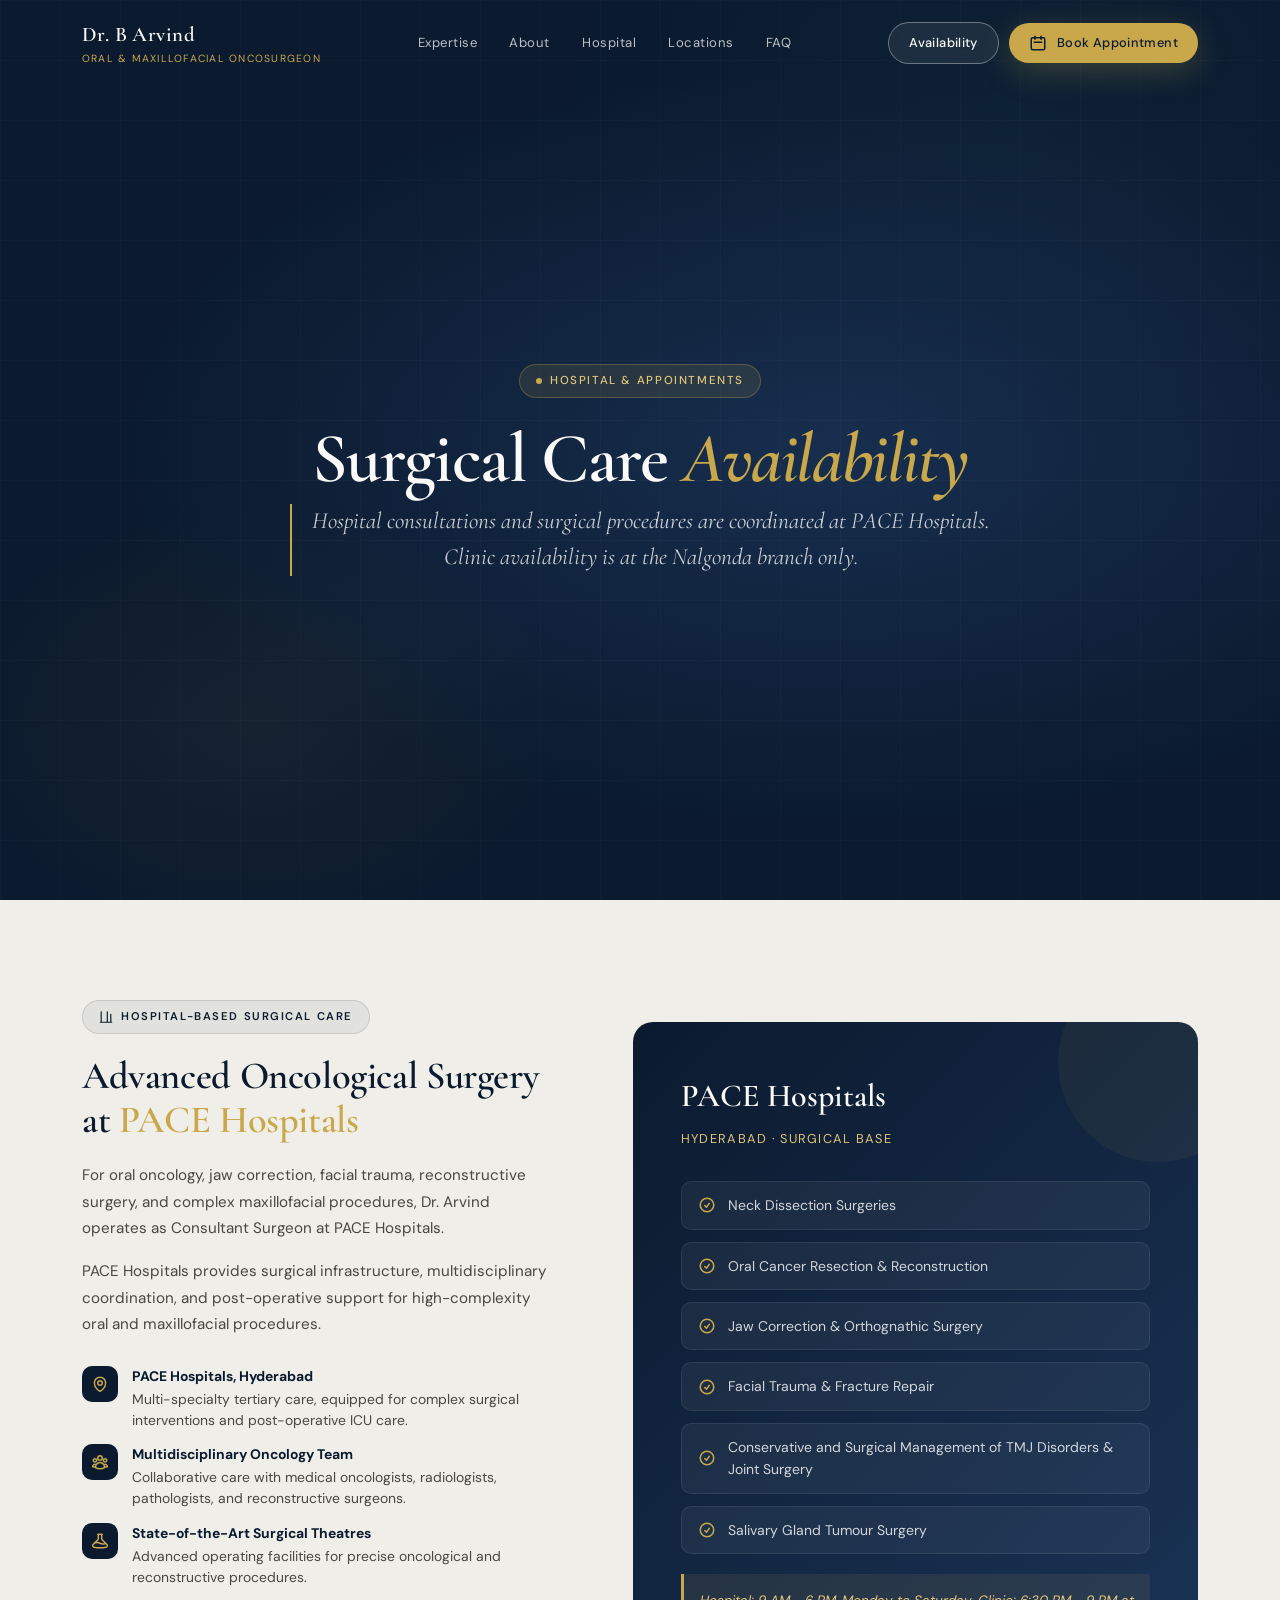
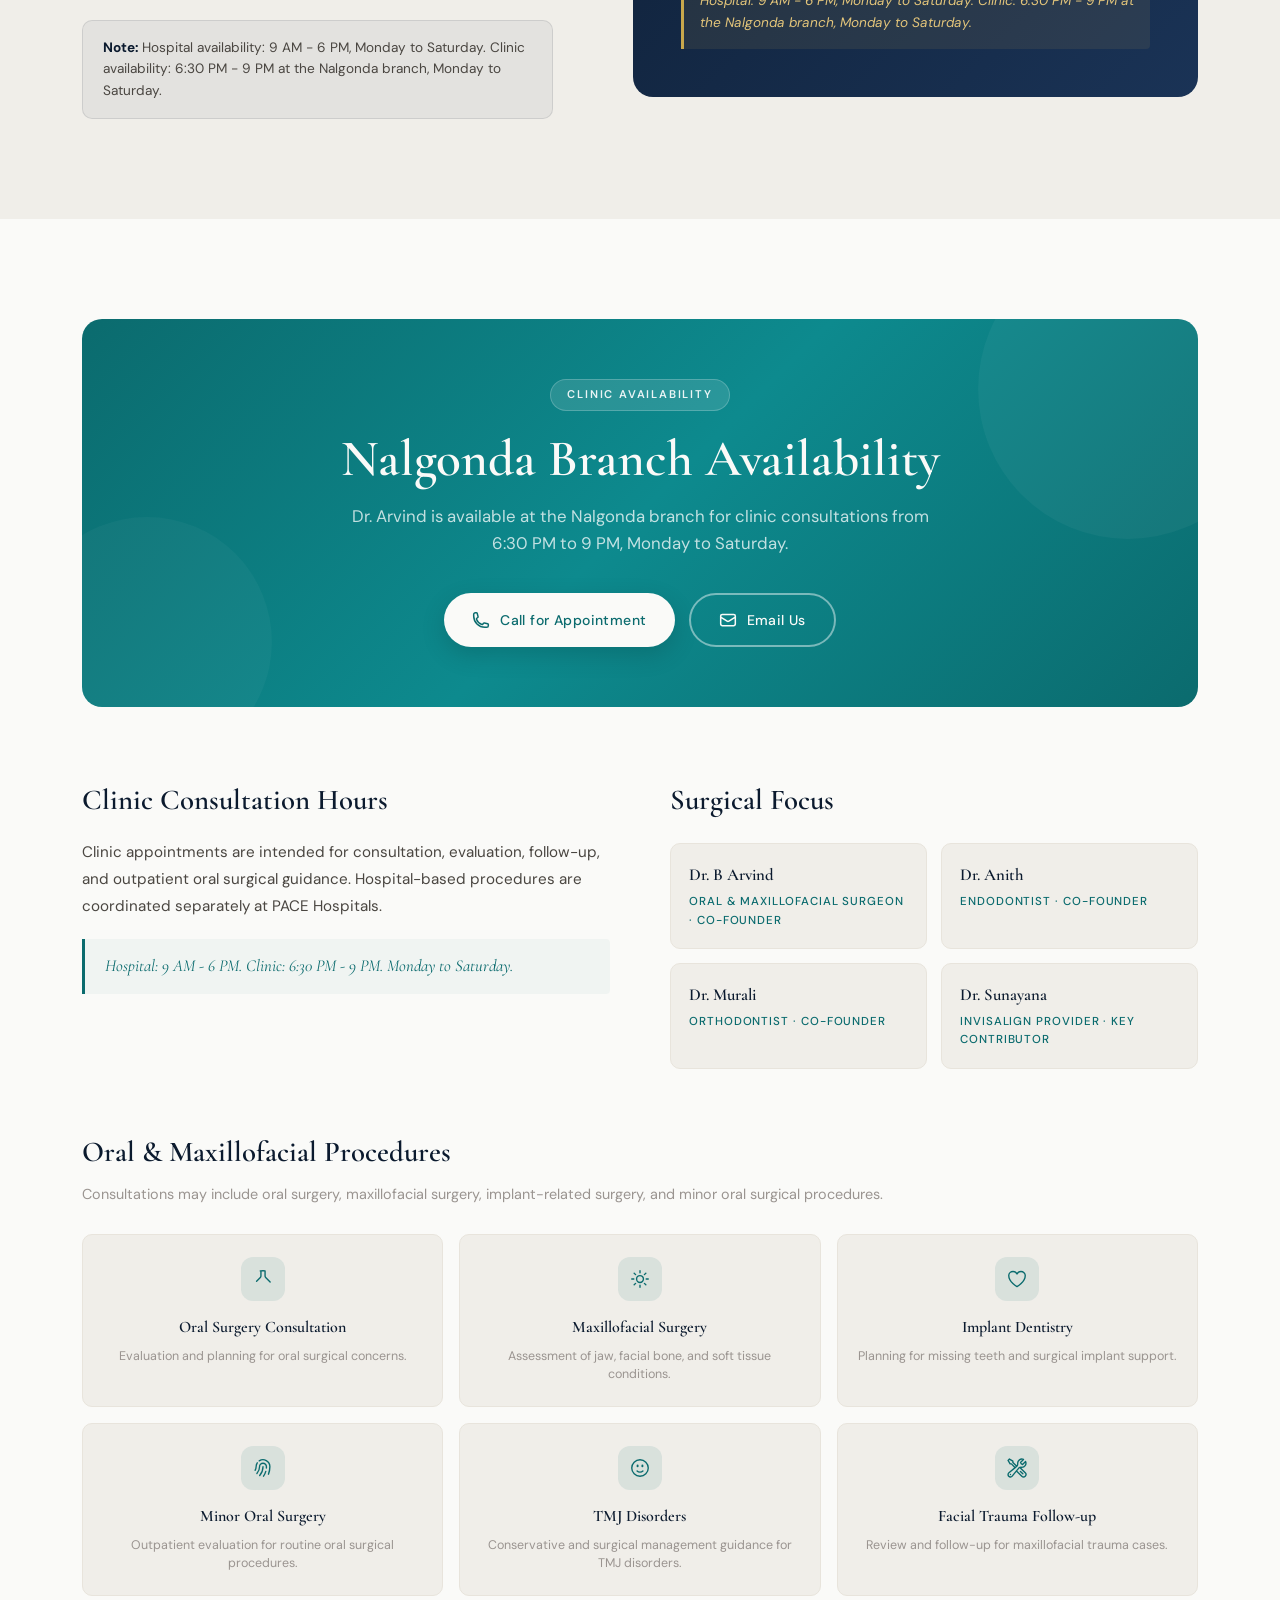
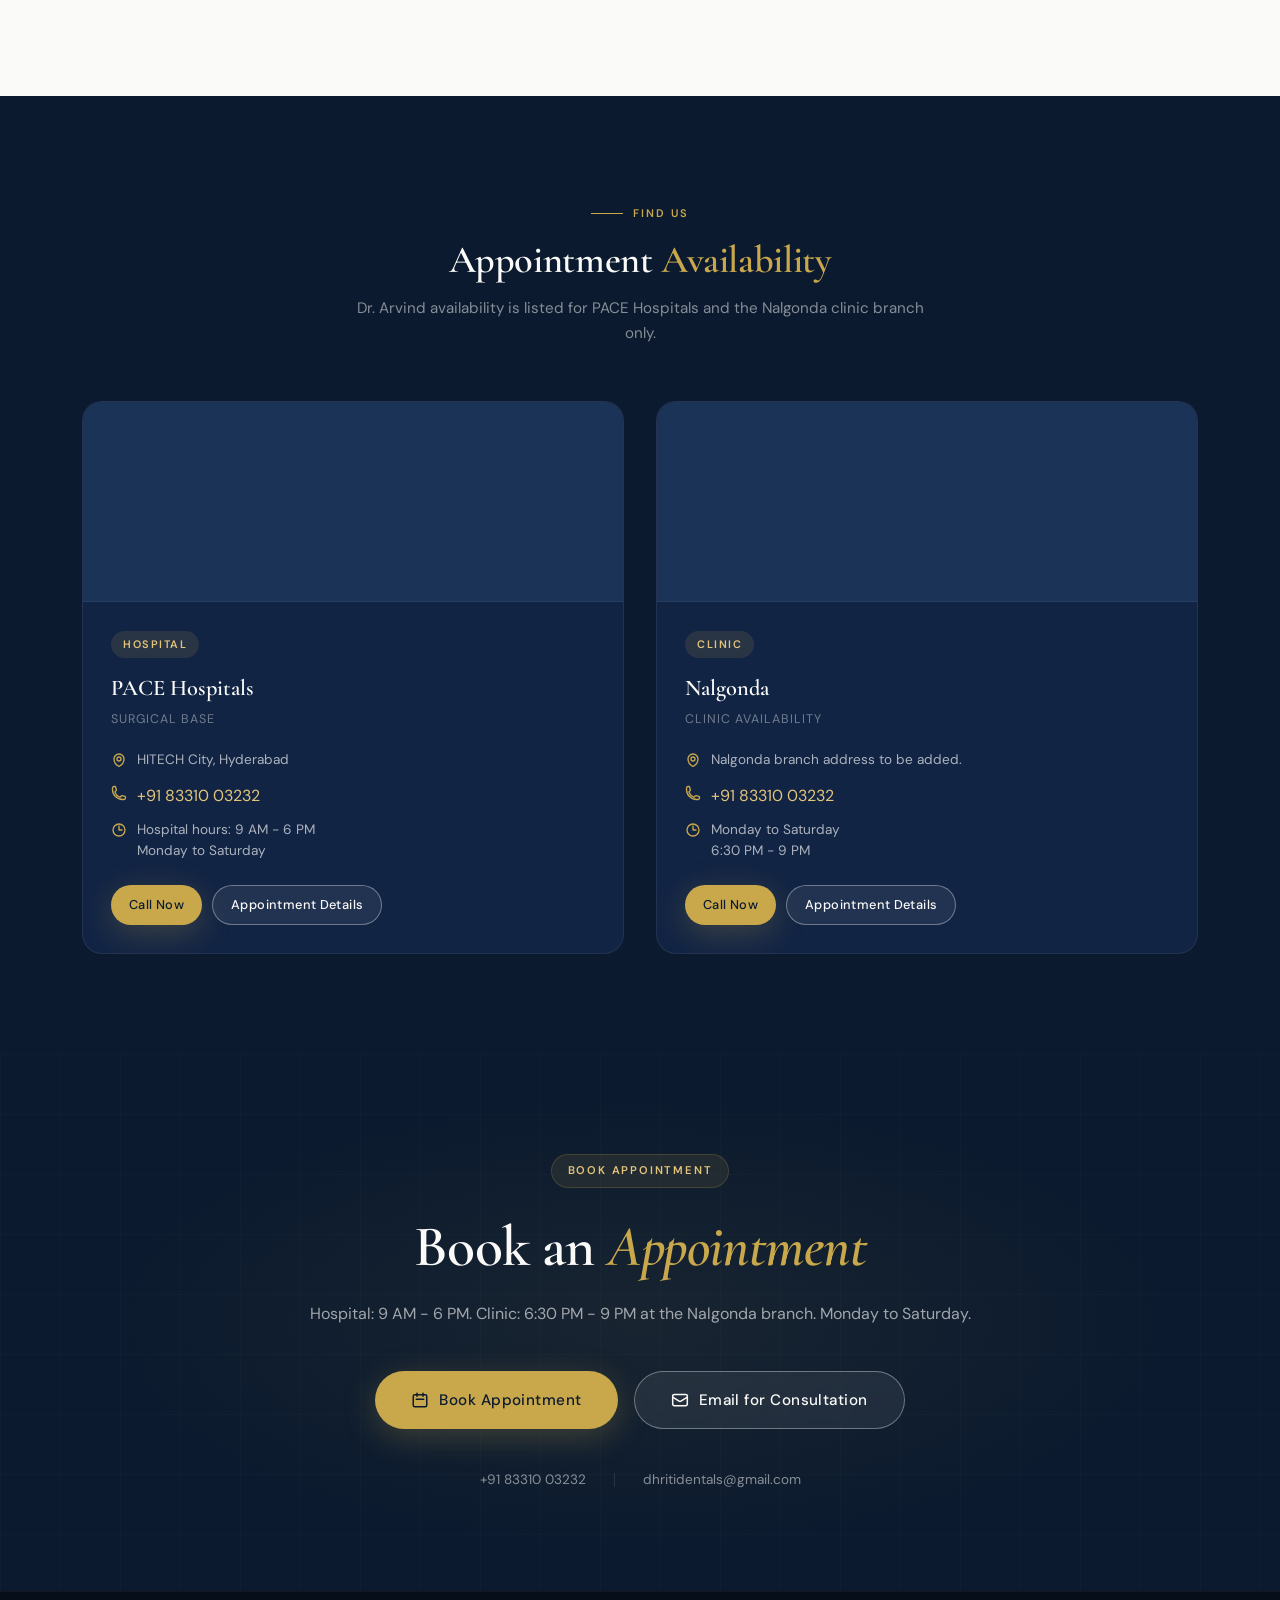
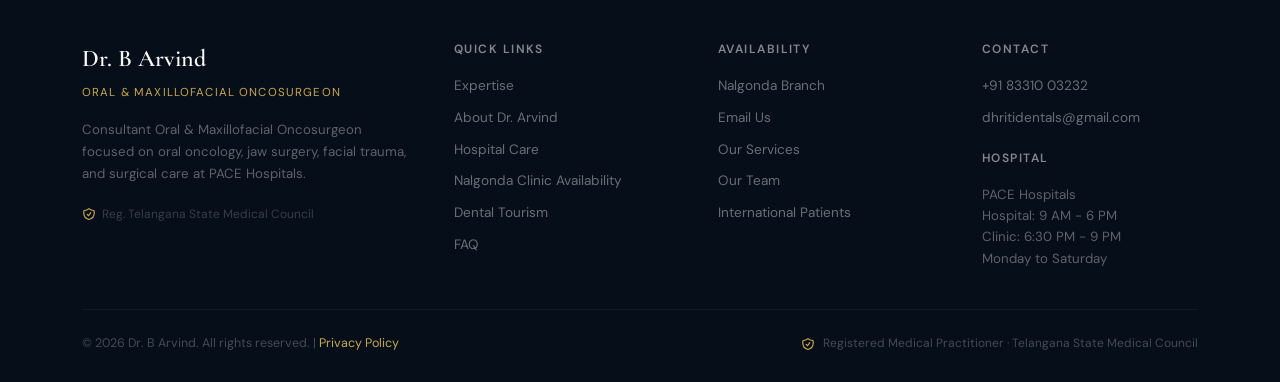
==== commit 53a70dc9: "added hospital location" ====
--- a/hospital.html
+++ b/hospital.html
@@ -375,6 +375,60 @@
 
       <div class="locations-grid">
 
+        <!-- Hospital: PACE Hospitals -->
+        <div class="location-card fade-up">
+
+          <div class="location-map-placeholder">
+            <iframe src="https://www.google.com/maps/embed?pb=!1m18!1m12!1m3!1d4024.3347462930205!2d78.38166117540446!3d17.446908283450444!2m3!1f0!2f0!3f0!3m2!1i1024!2i768!4f13.1!3m3!1m2!1s0x3bcb916020093aa3%3A0xe37f244ddf5444a7!2sPACE%20Hospitals%20-%20Best%20Hospital%20in%20Hyderabad%2C%20HITEC%20City!5e1!3m2!1sen!2sin!4v1778679231371!5m2!1sen!2sin" style="border:0; width:100%; height:100%;" allowfullscreen="" loading="lazy" referrerpolicy="no-referrer-when-downgrade"></iframe>
+          </div>
+
+          <div class="location-info">
+            <span class="location-branch">Hospital</span>
+            <h3 class="location-name">PACE Hospitals</h3>
+            <p class="location-clinic">Surgical Base</p>
+
+            <div class="location-detail">
+              <svg xmlns="http://www.w3.org/2000/svg" fill="none" viewBox="0 0 24 24" stroke-width="2"
+                stroke="currentColor">
+                <path stroke-linecap="round" stroke-linejoin="round"
+                  d="M15 10.5a3 3 0 11-6 0 3 3 0 016 0zM19.5 10.5c0 7.142-7.5 11.25-7.5 11.25S4.5 17.642 4.5 10.5a7.5 7.5 0 1115 0z" />
+              </svg>
+              <span>
+                HITECH City, Hyderabad
+              </span>
+            </div>
+
+            <div class="location-detail">
+              <svg xmlns="http://www.w3.org/2000/svg" fill="none" viewBox="0 0 24 24" stroke-width="2"
+                stroke="currentColor">
+                <path stroke-linecap="round" stroke-linejoin="round"
+                  d="M2.25 6.75c0 8.284 6.716 15 15 15h2.25a2.25 2.25 0 002.25-2.25v-1.372c0-.516-.351-.966-.852-1.091l-4.423-1.106c-.44-.11-.902.055-1.173.417l-.97 1.293c-.282.376-.769.542-1.21.38a12.035 12.035 0 01-7.143-7.143c-.162-.441.004-.928.38-1.21l1.293-.97c.363-.271.527-.734.417-1.173L6.963 3.102a1.125 1.125 0 00-1.091-.852H4.5A2.25 2.25 0 002.25 4.5v2.25z" />
+              </svg>
+              <a href="tel:+918331003232">+91 83310 03232</a>
+            </div>
+
+            <div class="location-detail">
+              <svg xmlns="http://www.w3.org/2000/svg" fill="none" viewBox="0 0 24 24" stroke-width="2"
+                stroke="currentColor">
+                <path stroke-linecap="round" stroke-linejoin="round"
+                  d="M12 6v6h4.5m4.5 0a9 9 0 11-18 0 9 9 0 0118 0z" />
+              </svg>
+              <span>
+                Hospital hours: 9 AM - 6 PM<br />Monday to Saturday
+              </span>
+            </div>
+
+            <div class="location-cta">
+              <a href="tel:+918331003232" class="btn btn--primary btn--sm">Call Now</a>
+              <a href="hospital.html"
+                class="btn btn--outline-white btn--sm">
+                Appointment Details
+              </a>
+            </div>
+          </div>
+
+        </div>
+
         <!-- Clinic: Nalgonda -->
         <div class="location-card fade-up">
 
